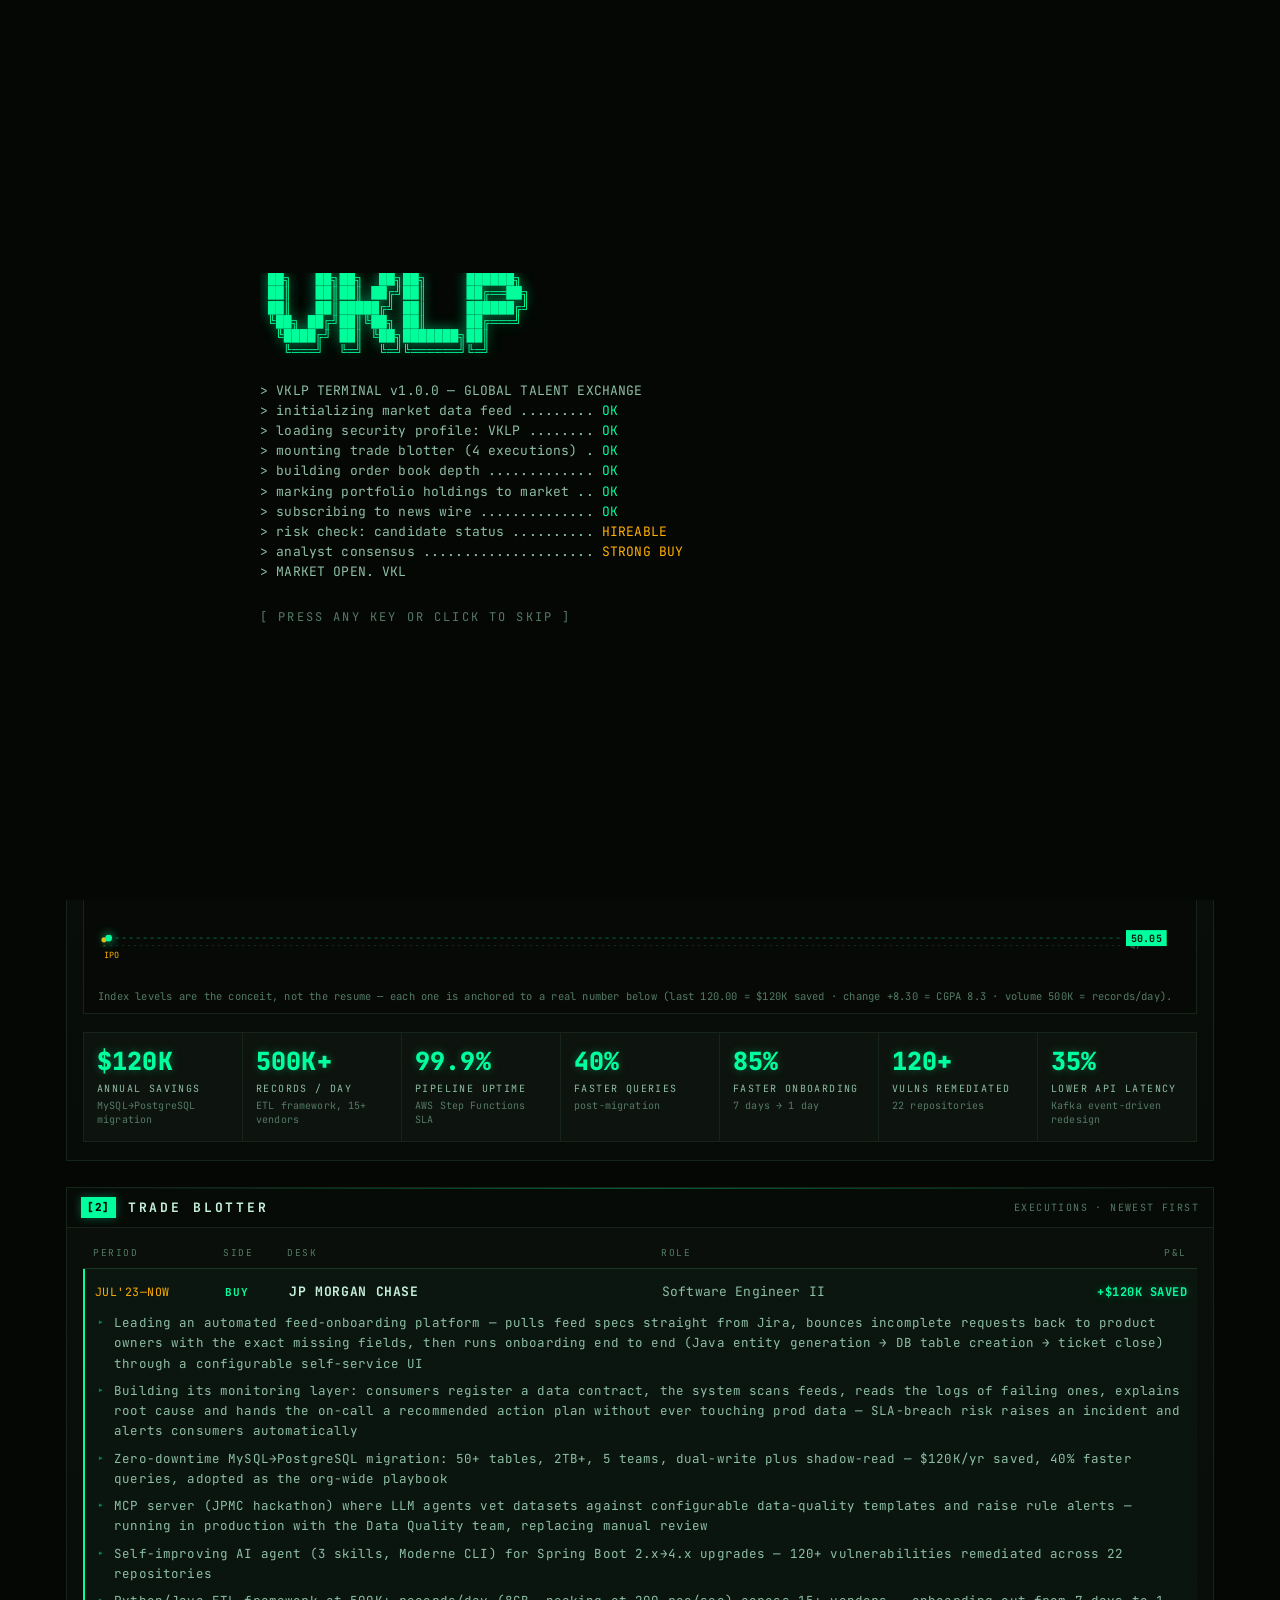
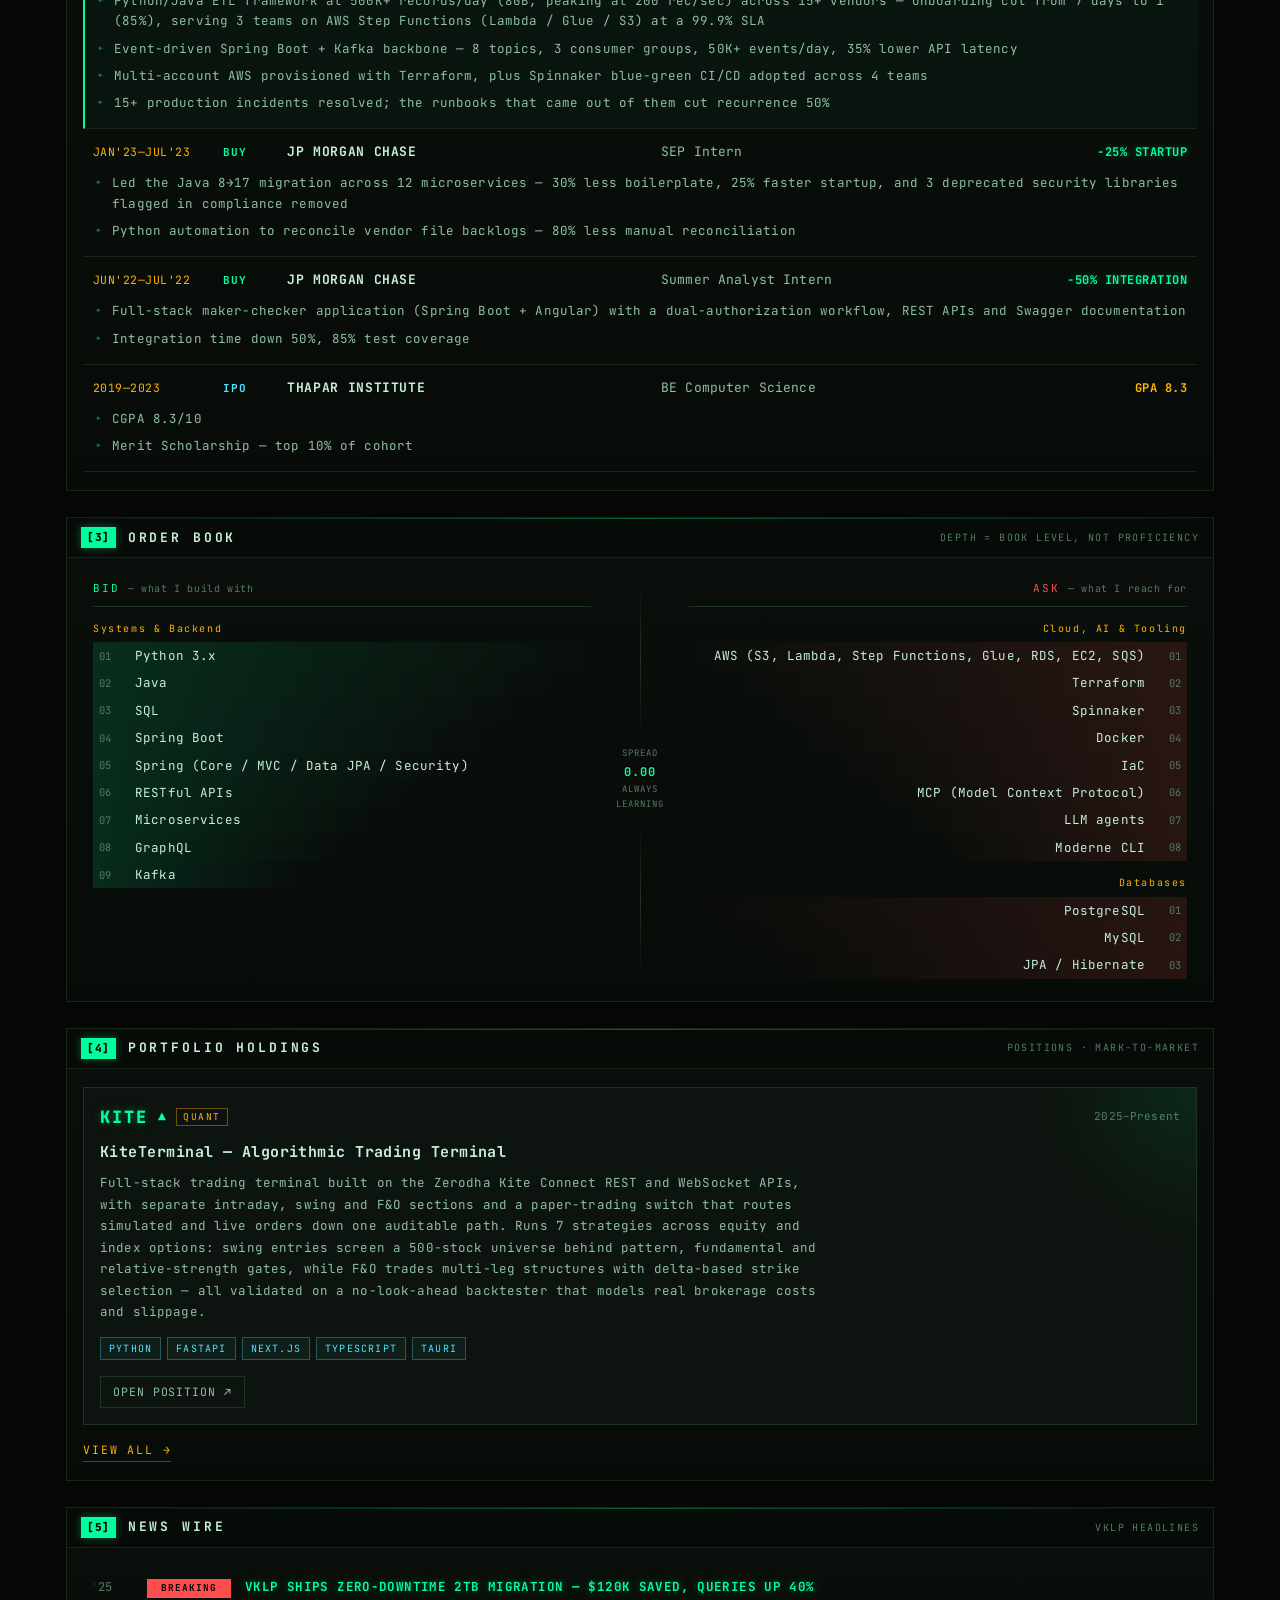
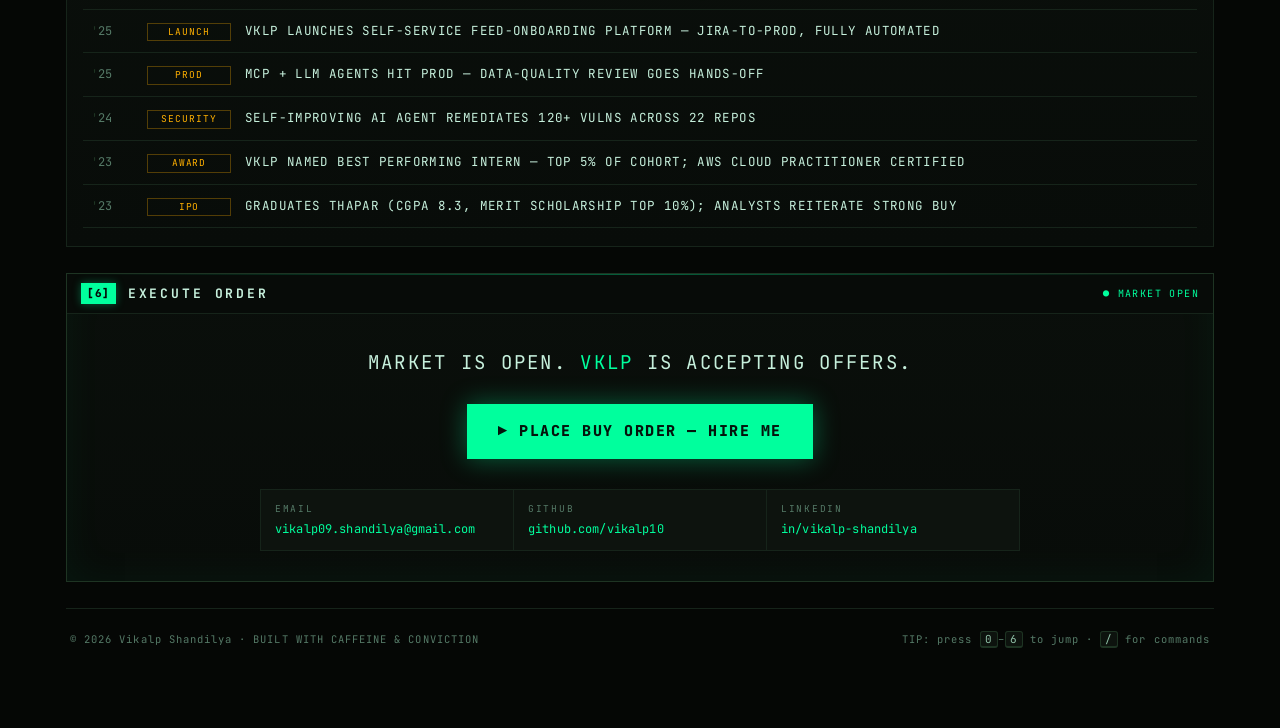
==== docs/index.html @ b804167d "feat: VKLP trading-terminal portfolio (Spring Boot → static site) A Bloomberg-style terminal where t" ====
<!DOCTYPE html>
<html lang="en">
<head>
    <meta charset="UTF-8">
    <meta name="viewport" content="width=device-width, initial-scale=1">
    <title>VKLP — Vikalp Shandilya · Software Engineer II</title>

    <meta name="description"
          content="Vikalp Shandilya (VKLP) — Software Engineer II at JP Morgan Chase, Bengaluru. Backend and data-platform engineering: Java, Spring Boot, Kafka, AWS. $120K annual savings, 500K+ records/day, 99.9% uptime. Rated STRONG BUY.">
    <meta name="author" content="Vikalp Shandilya">
    <meta name="theme-color" content="#050705">

    <meta property="og:type" content="profile">
    <meta property="og:site_name" content="VKLP TERMINAL">
    <meta property="og:title"
          content="VKLP · Vikalp Shandilya — STRONG BUY">
    <meta property="og:description"
          content="A trading terminal where the security is a backend engineer. Software Engineer II at JP Morgan Chase — Java, Spring Boot, Kafka, AWS. Market is open.">
    <meta property="og:url" content="https://vikalp10.github.io">
    <meta name="twitter:card" content="summary">
    <meta name="twitter:title" content="VKLP · Vikalp Shandilya">
    <meta name="twitter:description"
          content="A trading terminal where the security is a backend engineer. Rated STRONG BUY. Market is open.">

    <link rel="icon" href="./favicon.svg" type="image/svg+xml">
    <link rel="canonical" href="https://vikalp10.github.io">

    <link rel="preconnect" href="https://fonts.googleapis.com">
    <link rel="preconnect" href="https://fonts.gstatic.com" crossorigin>
    <link href="https://fonts.googleapis.com/css2?family=JetBrains+Mono:wght@400;500;700;800&family=IBM+Plex+Mono:wght@400;600&display=swap"
          rel="stylesheet">
    <link rel="stylesheet" href="./css/terminal.css">
</head>

<body>
<div class="crt" aria-hidden="true"></div>
<div class="vignette" aria-hidden="true"></div>

<a class="skip" href="#p0">Skip to content</a>

<!-- ══════════════════════════════════ BOOT ══════════════════════════════════ -->
<div id="boot" class="boot" role="status" aria-label="Terminal boot sequence">
    <div class="boot-inner">
        <pre class="boot-logo" aria-hidden="true">
 ██╗   ██╗██╗  ██╗██╗     ██████╗
 ██║   ██║██║ ██╔╝██║     ██╔══██╗
 ██║   ██║█████╔╝ ██║     ██████╔╝
 ╚██╗ ██╔╝██║╚██╗ ██║     ██╔═══╝
  ╚████╔╝ ██║ ╚██╗███████╗██║
   ╚═══╝  ╚═╝  ╚═╝╚══════╝╚═╝</pre>
        <div id="boot-log" class="boot-log"></div>
        <div class="boot-skip">[ PRESS ANY KEY OR CLICK TO SKIP ]</div>
    </div>
</div>

<!-- ═════════════════════════════════ HEADER ═════════════════════════════════ -->
<header class="hdr" id="hdr">
    <div class="hdr-main">
        <div class="hdr-sym">
            <span class="live" aria-label="Live"><i class="live-dot"></i>LIVE</span>
            <span class="sym">VKLP</span>
            <span class="sym-sub">Vikalp Shandilya</span>
        </div>

        <div class="hdr-px" id="hdr-quote"
             data-last="120.0"
             data-prev="111.7"
             data-seed="120500"
             data-drift="4.2E-4"
             data-vol="0.0021">
            <span class="px" id="px">120.00</span>
            <span class="px-chg up" id="px-chg">+8.30 (+7.43%)</span>
        </div>

        <div class="hdr-meta">
            <span class="pill pill-buy">STRONG BUY</span>
            <span class="pill pill-open">MKT OPEN</span>
            <span class="clock"><span id="clock">--:--:--</span> IST</span>
        </div>
    </div>

    <div class="tape" aria-label="Headline metrics ticker">
        <div class="tape-track">
            <span class="tape-set">
                <span class="tape-item">
                    <span class="t-k">ANNUAL SAVINGS</span>
                    <span class="t-v">$120K</span>
                    <span class="t-sep">◆</span>
                </span><span class="tape-item">
                    <span class="t-k">RECORDS/DAY</span>
                    <span class="t-v">500K+</span>
                    <span class="t-sep">◆</span>
                </span><span class="tape-item">
                    <span class="t-k">UPTIME</span>
                    <span class="t-v">99.9%</span>
                    <span class="t-sep">◆</span>
                </span><span class="tape-item">
                    <span class="t-k">FASTER QUERIES</span>
                    <span class="t-v">40%</span>
                    <span class="t-sep">◆</span>
                </span><span class="tape-item">
                    <span class="t-k">FASTER ONBOARDING</span>
                    <span class="t-v">85%</span>
                    <span class="t-sep">◆</span>
                </span><span class="tape-item">
                    <span class="t-k">VULNS FIXED</span>
                    <span class="t-v">120+</span>
                    <span class="t-sep">◆</span>
                </span><span class="tape-item">
                    <span class="t-k">API LATENCY</span>
                    <span class="t-v">-35%</span>
                    <span class="t-sep">◆</span>
                </span><span class="tape-item">
                    <span class="t-k">KAFKA EVENTS/DAY</span>
                    <span class="t-v">50K+</span>
                    <span class="t-sep">◆</span>
                </span><span class="tape-item">
                    <span class="t-k">TABLES MIGRATED</span>
                    <span class="t-v">50+</span>
                    <span class="t-sep">◆</span>
                </span><span class="tape-item">
                    <span class="t-k">REPOS UPGRADED</span>
                    <span class="t-v">22</span>
                    <span class="t-sep">◆</span>
                </span><span class="tape-item">
                    <span class="t-k">SERVICES ON JAVA 17</span>
                    <span class="t-v">12</span>
                    <span class="t-sep">◆</span>
                </span><span class="tape-item">
                    <span class="t-k">PROD INCIDENTS CLOSED</span>
                    <span class="t-v">15+</span>
                    <span class="t-sep">◆</span>
                </span><span class="tape-item">
                    <span class="t-k">TEST COVERAGE</span>
                    <span class="t-v">85%</span>
                    <span class="t-sep">◆</span>
                </span><span class="tape-item">
                    <span class="t-k">DSA SOLVED</span>
                    <span class="t-v">500+</span>
                    <span class="t-sep">◆</span>
                </span><span class="tape-item">
                    <span class="t-k">CGPA</span>
                    <span class="t-v">8.3/10</span>
                    <span class="t-sep">◆</span>
                </span>
            </span>
            <span class="tape-set" aria-hidden="true">
                <span class="tape-item">
                    <span class="t-k">ANNUAL SAVINGS</span>
                    <span class="t-v">$120K</span>
                    <span class="t-sep">◆</span>
                </span><span class="tape-item">
                    <span class="t-k">RECORDS/DAY</span>
                    <span class="t-v">500K+</span>
                    <span class="t-sep">◆</span>
                </span><span class="tape-item">
                    <span class="t-k">UPTIME</span>
                    <span class="t-v">99.9%</span>
                    <span class="t-sep">◆</span>
                </span><span class="tape-item">
                    <span class="t-k">FASTER QUERIES</span>
                    <span class="t-v">40%</span>
                    <span class="t-sep">◆</span>
                </span><span class="tape-item">
                    <span class="t-k">FASTER ONBOARDING</span>
                    <span class="t-v">85%</span>
                    <span class="t-sep">◆</span>
                </span><span class="tape-item">
                    <span class="t-k">VULNS FIXED</span>
                    <span class="t-v">120+</span>
                    <span class="t-sep">◆</span>
                </span><span class="tape-item">
                    <span class="t-k">API LATENCY</span>
                    <span class="t-v">-35%</span>
                    <span class="t-sep">◆</span>
                </span><span class="tape-item">
                    <span class="t-k">KAFKA EVENTS/DAY</span>
                    <span class="t-v">50K+</span>
                    <span class="t-sep">◆</span>
                </span><span class="tape-item">
                    <span class="t-k">TABLES MIGRATED</span>
                    <span class="t-v">50+</span>
                    <span class="t-sep">◆</span>
                </span><span class="tape-item">
                    <span class="t-k">REPOS UPGRADED</span>
                    <span class="t-v">22</span>
                    <span class="t-sep">◆</span>
                </span><span class="tape-item">
                    <span class="t-k">SERVICES ON JAVA 17</span>
                    <span class="t-v">12</span>
                    <span class="t-sep">◆</span>
                </span><span class="tape-item">
                    <span class="t-k">PROD INCIDENTS CLOSED</span>
                    <span class="t-v">15+</span>
                    <span class="t-sep">◆</span>
                </span><span class="tape-item">
                    <span class="t-k">TEST COVERAGE</span>
                    <span class="t-v">85%</span>
                    <span class="t-sep">◆</span>
                </span><span class="tape-item">
                    <span class="t-k">DSA SOLVED</span>
                    <span class="t-v">500+</span>
                    <span class="t-sep">◆</span>
                </span><span class="tape-item">
                    <span class="t-k">CGPA</span>
                    <span class="t-v">8.3/10</span>
                    <span class="t-sep">◆</span>
                </span>
            </span>
        </div>
    </div>
</header>

<main class="wrap">

    <!-- prompt line -->
    <div class="prompt">
        <span class="prompt-user">RECRUITER@VKLP</span><span class="prompt-path">:~$</span>
        <span class="prompt-cmd" id="prompt-cmd"></span><span class="caret"></span>
    </div>

    <!-- ═══════════════════════════ [0] SECURITY PROFILE ══════════════════════ -->
    <section class="panel" id="p0" data-panel="0" aria-labelledby="p0h">
        <div class="panel-head">
            <span class="p-idx">[0]</span>
            <h2 class="p-title" id="p0h">SECURITY PROFILE</h2>
            <span class="p-meta">GTX · BENGALURU</span>
        </div>

        <div class="panel-body profile">
            <div class="prof-card">
                <div class="prof-top">
                    <div>
                        <div class="prof-name">Vikalp Shandilya</div>
                        <div class="prof-role">
                            <span>Software Engineer II</span>
                            <span class="dim"> @ </span>
                            <span class="hl">JP Morgan Chase &amp; Co.</span>
                        </div>
                    </div>
                    <div class="prof-rating">
                        <div class="stars">★★★★★</div>
                        <div class="rating-lbl">STRONG BUY</div>
                    </div>
                </div>

                <dl class="kv">
                    <div class="kv-row"><dt>TICKER</dt>
                        <dd class="hl">VKLP</dd>
                    </div>
                    <div class="kv-row"><dt>SECTOR</dt>
                        <dd>Software Engineering / Fintech Backend</dd>
                    </div>
                    <div class="kv-row"><dt>DESK</dt>
                        <dd>Bengaluru, India</dd>
                    </div>
                    <div class="kv-row"><dt>LISTED SINCE</dt>
                        <dd><span>2019</span>
                            <span class="dim"> · IPO: </span><span>THAPAR</span></dd>
                    </div>
                    <div class="kv-row"><dt>STATUS</dt>
                        <dd><span class="status-live">HIREABLE</span></dd>
                    </div>
                    <div class="kv-row"><dt>DSA</dt>
                        <dd>500+ SOLVED</dd>
                    </div>
                </dl>

                <ul class="certs">
                    <li>AWS Certified Cloud Practitioner (2023)</li>
                    <li>Best Performing Intern — Top 5% of cohort</li>
                    <li>500+ LeetCode / GFG problems (250+ medium &amp; hard)</li>
                </ul>

                <div class="links">
                    <a class="lnk" href="https://github.com/vikalp10" target="_blank" rel="noopener">GITHUB ↗</a>
                    <a class="lnk" href="https://linkedin.com/in/vikalp-shandilya" target="_blank" rel="noopener">LINKEDIN ↗</a>
                    <a class="lnk" href="mailto:vikalp09.shandilya@gmail.com">vikalp09.shandilya@gmail.com ↗</a>
                </div>
            </div>
        </div>
    </section>

    <!-- ═══════════════════════════ [1] CAREER INDEX ══════════════════════════ -->
    <section class="panel" id="p1" data-panel="1" aria-labelledby="p1h">
        <div class="panel-head">
            <span class="p-idx">[1]</span>
            <h2 class="p-title" id="p1h">CAREER INDEX</h2>
            <span class="p-meta ath">◆ ALL-TIME HIGH</span>
        </div>

        <div class="panel-body">
            <div class="chart-wrap">
                <div class="chart-hud">
                    <div class="hud-left">
                        <div class="hud-sym">VKLP · CAREER INDEX · 2019—NOW</div>
                        <div class="hud-px"><span id="chart-px">120.00</span>
                            <span class="hud-chg up" id="chart-chg">▲ 7.43%</span>
                        </div>
                    </div>
                    <div class="hud-right">
                        <span><b>O</b> <span>112.00</span></span>
                        <span><b>H</b> <span class="up" id="hud-h">120.00</span></span>
                        <span><b>L</b> <span class="dn" id="hud-l">111.70</span></span>
                        <span><b>VOL</b> <span>500,000</span></span>
                        <span><b>52W LO</b> <span>40.00</span></span>
                    </div>
                </div>
                <canvas id="chart" height="260" aria-label="VKLP career index, trending up to an all-time high"
                        role="img"></canvas>
                <p class="chart-note">Index levels are the conceit, not the resume — each one is anchored to a real
                    number below (last 120.00 = $120K saved · change +8.30 = CGPA 8.3 · volume 500K = records/day).</p>
            </div>

            <div class="stats" id="stats">
                <div class="stat" data-value="120.0" data-decimals="0"
                     data-prefix="$" data-suffix="K">
                    <div class="stat-v">$120K</div>
                    <div class="stat-l">ANNUAL SAVINGS</div>
                    <div class="stat-n">MySQL→PostgreSQL migration</div>
                </div>
                <div class="stat" data-value="500.0" data-decimals="0"
                     data-suffix="K+">
                    <div class="stat-v">500K+</div>
                    <div class="stat-l">RECORDS / DAY</div>
                    <div class="stat-n">ETL framework, 15+ vendors</div>
                </div>
                <div class="stat" data-value="99.9" data-decimals="1"
                     data-suffix="%">
                    <div class="stat-v">99.9%</div>
                    <div class="stat-l">PIPELINE UPTIME</div>
                    <div class="stat-n">AWS Step Functions SLA</div>
                </div>
                <div class="stat" data-value="40.0" data-decimals="0"
                     data-suffix="%">
                    <div class="stat-v">40%</div>
                    <div class="stat-l">FASTER QUERIES</div>
                    <div class="stat-n">post-migration</div>
                </div>
                <div class="stat" data-value="85.0" data-decimals="0"
                     data-suffix="%">
                    <div class="stat-v">85%</div>
                    <div class="stat-l">FASTER ONBOARDING</div>
                    <div class="stat-n">7 days → 1 day</div>
                </div>
                <div class="stat" data-value="120.0" data-decimals="0"
                     data-suffix="+">
                    <div class="stat-v">120+</div>
                    <div class="stat-l">VULNS REMEDIATED</div>
                    <div class="stat-n">22 repositories</div>
                </div>
                <div class="stat" data-value="35.0" data-decimals="0"
                     data-suffix="%">
                    <div class="stat-v">35%</div>
                    <div class="stat-l">LOWER API LATENCY</div>
                    <div class="stat-n">Kafka event-driven redesign</div>
                </div>
            </div>
        </div>
    </section>

    <!-- ═══════════════════════════ [2] TRADE BLOTTER ═════════════════════════ -->
    <section class="panel" id="p2" data-panel="2" aria-labelledby="p2h">
        <div class="panel-head">
            <span class="p-idx">[2]</span>
            <h2 class="p-title" id="p2h">TRADE BLOTTER</h2>
            <span class="p-meta">EXECUTIONS · NEWEST FIRST</span>
        </div>

        <div class="panel-body">
            <div class="blot-head" aria-hidden="true">
                <span>PERIOD</span><span>SIDE</span><span>DESK</span><span>ROLE</span><span>P&amp;L</span>
            </div>

            <article class="blot blot-open">
                <div class="blot-row">
                    <span class="b-period">JUL&#39;23—NOW</span>
                    <span class="b-side side-buy">BUY</span>
                    <span class="b-desk">JP MORGAN CHASE</span>
                    <span class="b-role">Software Engineer II</span>
                    <span class="b-pnl dir-up">+$120K SAVED</span>
                </div>
                <ul class="fills">
                    <li><span class="fill-mark" aria-hidden="true">▸</span><span>Leading an automated feed-onboarding platform — pulls feed specs straight from Jira, bounces incomplete requests back to product owners with the exact missing fields, then runs onboarding end to end (Java entity generation → DB table creation → ticket close) through a configurable self-service UI</span></li>
                    <li><span class="fill-mark" aria-hidden="true">▸</span><span>Building its monitoring layer: consumers register a data contract, the system scans feeds, reads the logs of failing ones, explains root cause and hands the on-call a recommended action plan without ever touching prod data — SLA-breach risk raises an incident and alerts consumers automatically</span></li>
                    <li><span class="fill-mark" aria-hidden="true">▸</span><span>Zero-downtime MySQL→PostgreSQL migration: 50+ tables, 2TB+, 5 teams, dual-write plus shadow-read — $120K/yr saved, 40% faster queries, adopted as the org-wide playbook</span></li>
                    <li><span class="fill-mark" aria-hidden="true">▸</span><span>MCP server (JPMC hackathon) where LLM agents vet datasets against configurable data-quality templates and raise rule alerts — running in production with the Data Quality team, replacing manual review</span></li>
                    <li><span class="fill-mark" aria-hidden="true">▸</span><span>Self-improving AI agent (3 skills, Moderne CLI) for Spring Boot 2.x→4.x upgrades — 120+ vulnerabilities remediated across 22 repositories</span></li>
                    <li><span class="fill-mark" aria-hidden="true">▸</span><span>Python/Java ETL framework at 500K+ records/day (8GB, peaking at 200 rec/sec) across 15+ vendors — onboarding cut from 7 days to 1 (85%), serving 3 teams on AWS Step Functions (Lambda / Glue / S3) at a 99.9% SLA</span></li>
                    <li><span class="fill-mark" aria-hidden="true">▸</span><span>Event-driven Spring Boot + Kafka backbone — 8 topics, 3 consumer groups, 50K+ events/day, 35% lower API latency</span></li>
                    <li><span class="fill-mark" aria-hidden="true">▸</span><span>Multi-account AWS provisioned with Terraform, plus Spinnaker blue-green CI/CD adopted across 4 teams</span></li>
                    <li><span class="fill-mark" aria-hidden="true">▸</span><span>15+ production incidents resolved; the runbooks that came out of them cut recurrence 50%</span></li>
                </ul>
            </article>

            <article class="blot">
                <div class="blot-row">
                    <span class="b-period">JAN&#39;23—JUL&#39;23</span>
                    <span class="b-side side-buy">BUY</span>
                    <span class="b-desk">JP MORGAN CHASE</span>
                    <span class="b-role">SEP Intern</span>
                    <span class="b-pnl dir-up">−25% STARTUP</span>
                </div>
                <ul class="fills">
                    <li><span class="fill-mark" aria-hidden="true">▸</span><span>Led the Java 8→17 migration across 12 microservices — 30% less boilerplate, 25% faster startup, and 3 deprecated security libraries flagged in compliance removed</span></li>
                    <li><span class="fill-mark" aria-hidden="true">▸</span><span>Python automation to reconcile vendor file backlogs — 80% less manual reconciliation</span></li>
                </ul>
            </article>

            <article class="blot">
                <div class="blot-row">
                    <span class="b-period">JUN&#39;22—JUL&#39;22</span>
                    <span class="b-side side-buy">BUY</span>
                    <span class="b-desk">JP MORGAN CHASE</span>
                    <span class="b-role">Summer Analyst Intern</span>
                    <span class="b-pnl dir-up">−50% INTEGRATION</span>
                </div>
                <ul class="fills">
                    <li><span class="fill-mark" aria-hidden="true">▸</span><span>Full-stack maker-checker application (Spring Boot + Angular) with a dual-authorization workflow, REST APIs and Swagger documentation</span></li>
                    <li><span class="fill-mark" aria-hidden="true">▸</span><span>Integration time down 50%, 85% test coverage</span></li>
                </ul>
            </article>

            <article class="blot">
                <div class="blot-row">
                    <span class="b-period">2019—2023</span>
                    <span class="b-side side-ipo">IPO</span>
                    <span class="b-desk">THAPAR INSTITUTE</span>
                    <span class="b-role">BE Computer Science</span>
                    <span class="b-pnl dir-flat">GPA 8.3</span>
                </div>
                <ul class="fills">
                    <li><span class="fill-mark" aria-hidden="true">▸</span><span>CGPA 8.3/10</span></li>
                    <li><span class="fill-mark" aria-hidden="true">▸</span><span>Merit Scholarship — top 10% of cohort</span></li>
                </ul>
            </article>
        </div>
    </section>

    <!-- ════════════════════════════ [3] ORDER BOOK ═══════════════════════════ -->
    <section class="panel" id="p3" data-panel="3" aria-labelledby="p3h">
        <div class="panel-head">
            <span class="p-idx">[3]</span>
            <h2 class="p-title" id="p3h">ORDER BOOK</h2>
            <span class="p-meta">DEPTH = BOOK LEVEL, NOT PROFICIENCY</span>
        </div>

        <div class="panel-body book">
            <div class="book-side book-bid">
                <div class="book-side-head"><span class="side-buy">BID</span> <span class="dim">— what I build with</span>
                </div>
                <div class="book-grp">
                    <div class="book-cat">Systems &amp; Backend</div>
                    <ul class="levels">
                        <li class="lvl" style="--depth:100%">
                            <span class="lvl-n">01</span>
                            <span class="lvl-name">Python 3.x</span>
                            <span class="lvl-bar" aria-hidden="true"></span>
                        </li>
                        <li class="lvl" style="--depth:93%">
                            <span class="lvl-n">02</span>
                            <span class="lvl-name">Java</span>
                            <span class="lvl-bar" aria-hidden="true"></span>
                        </li>
                        <li class="lvl" style="--depth:86%">
                            <span class="lvl-n">03</span>
                            <span class="lvl-name">SQL</span>
                            <span class="lvl-bar" aria-hidden="true"></span>
                        </li>
                        <li class="lvl" style="--depth:79%">
                            <span class="lvl-n">04</span>
                            <span class="lvl-name">Spring Boot</span>
                            <span class="lvl-bar" aria-hidden="true"></span>
                        </li>
                        <li class="lvl" style="--depth:72%">
                            <span class="lvl-n">05</span>
                            <span class="lvl-name">Spring (Core / MVC / Data JPA / Security)</span>
                            <span class="lvl-bar" aria-hidden="true"></span>
                        </li>
                        <li class="lvl" style="--depth:65%">
                            <span class="lvl-n">06</span>
                            <span class="lvl-name">RESTful APIs</span>
                            <span class="lvl-bar" aria-hidden="true"></span>
                        </li>
                        <li class="lvl" style="--depth:58%">
                            <span class="lvl-n">07</span>
                            <span class="lvl-name">Microservices</span>
                            <span class="lvl-bar" aria-hidden="true"></span>
                        </li>
                        <li class="lvl" style="--depth:51%">
                            <span class="lvl-n">08</span>
                            <span class="lvl-name">GraphQL</span>
                            <span class="lvl-bar" aria-hidden="true"></span>
                        </li>
                        <li class="lvl" style="--depth:44%">
                            <span class="lvl-n">09</span>
                            <span class="lvl-name">Kafka</span>
                            <span class="lvl-bar" aria-hidden="true"></span>
                        </li>
                    </ul>
                </div>
            </div>

            <div class="book-mid" aria-hidden="true">
                <div class="mid-line"></div>
                <div class="mid-label">SPREAD<br><b>0.00</b><br>ALWAYS<br>LEARNING</div>
                <div class="mid-line"></div>
            </div>

            <div class="book-side book-ask">
                <div class="book-side-head"><span class="side-sell">ASK</span> <span
                        class="dim">— what I reach for</span></div>
                <div class="book-grp">
                    <div class="book-cat">Cloud, AI &amp; Tooling</div>
                    <ul class="levels">
                        <li class="lvl" style="--depth:100%">
                            <span class="lvl-n">01</span>
                            <span class="lvl-name">AWS (S3, Lambda, Step Functions, Glue, RDS, EC2, SQS)</span>
                            <span class="lvl-bar" aria-hidden="true"></span>
                        </li>
                        <li class="lvl" style="--depth:93%">
                            <span class="lvl-n">02</span>
                            <span class="lvl-name">Terraform</span>
                            <span class="lvl-bar" aria-hidden="true"></span>
                        </li>
                        <li class="lvl" style="--depth:86%">
                            <span class="lvl-n">03</span>
                            <span class="lvl-name">Spinnaker</span>
                            <span class="lvl-bar" aria-hidden="true"></span>
                        </li>
                        <li class="lvl" style="--depth:79%">
                            <span class="lvl-n">04</span>
                            <span class="lvl-name">Docker</span>
                            <span class="lvl-bar" aria-hidden="true"></span>
                        </li>
                        <li class="lvl" style="--depth:72%">
                            <span class="lvl-n">05</span>
                            <span class="lvl-name">IaC</span>
                            <span class="lvl-bar" aria-hidden="true"></span>
                        </li>
                        <li class="lvl" style="--depth:65%">
                            <span class="lvl-n">06</span>
                            <span class="lvl-name">MCP (Model Context Protocol)</span>
                            <span class="lvl-bar" aria-hidden="true"></span>
                        </li>
                        <li class="lvl" style="--depth:58%">
                            <span class="lvl-n">07</span>
                            <span class="lvl-name">LLM agents</span>
                            <span class="lvl-bar" aria-hidden="true"></span>
                        </li>
                        <li class="lvl" style="--depth:51%">
                            <span class="lvl-n">08</span>
                            <span class="lvl-name">Moderne CLI</span>
                            <span class="lvl-bar" aria-hidden="true"></span>
                        </li>
                    </ul>
                </div>
                <div class="book-grp">
                    <div class="book-cat">Databases</div>
                    <ul class="levels">
                        <li class="lvl" style="--depth:100%">
                            <span class="lvl-n">01</span>
                            <span class="lvl-name">PostgreSQL</span>
                            <span class="lvl-bar" aria-hidden="true"></span>
                        </li>
                        <li class="lvl" style="--depth:93%">
                            <span class="lvl-n">02</span>
                            <span class="lvl-name">MySQL</span>
                            <span class="lvl-bar" aria-hidden="true"></span>
                        </li>
                        <li class="lvl" style="--depth:86%">
                            <span class="lvl-n">03</span>
                            <span class="lvl-name">JPA / Hibernate</span>
                            <span class="lvl-bar" aria-hidden="true"></span>
                        </li>
                    </ul>
                </div>
            </div>
        </div>
    </section>

    <!-- ═════════════════════════ [4] PORTFOLIO HOLDINGS ══════════════════════ -->
    <section class="panel" id="p4" data-panel="4" aria-labelledby="p4h">
        <div class="panel-head">
            <span class="p-idx">[4]</span>
            <h2 class="p-title" id="p4h">PORTFOLIO HOLDINGS</h2>
            <span class="p-meta">POSITIONS · MARK-TO-MARKET</span>
        </div>

        <div class="panel-body">
            <article class="hold">
                <div class="hold-head">
                    <span class="hold-tkr">KITE</span>
                    <span class="hold-dir">▲</span>
                    <span class="hold-tag">QUANT</span>
                    <span class="hold-period">2025–Present</span>
                </div>
                <h3 class="hold-name">KiteTerminal — Algorithmic Trading Terminal</h3>
                <p class="hold-thesis">Full-stack trading terminal built on the Zerodha Kite Connect REST and WebSocket APIs, with separate intraday, swing and F&amp;O sections and a paper-trading switch that routes simulated and live orders down one auditable path. Runs 7 strategies across equity and index options: swing entries screen a 500-stock universe behind pattern, fundamental and relative-strength gates, while F&amp;O trades multi-leg structures with delta-based strike selection — all validated on a no-look-ahead backtester that models real brokerage costs and slippage.</p>
                <div class="chips">
                    <span class="chip">PYTHON</span><span class="chip">FASTAPI</span><span class="chip">NEXT.JS</span><span class="chip">TYPESCRIPT</span><span class="chip">TAURI</span>
                </div>
                <a class="lnk" href="https://github.com/vikalp10" target="_blank" rel="noopener">OPEN POSITION ↗</a>
            </article>

            <a class="view-all" href="https://github.com/vikalp10?tab=repositories" target="_blank" rel="noopener">VIEW ALL →</a>
        </div>
    </section>

    <!-- ══════════════════════════════ [5] NEWS WIRE ══════════════════════════ -->
    <section class="panel" id="p5" data-panel="5" aria-labelledby="p5h">
        <div class="panel-head">
            <span class="p-idx">[5]</span>
            <h2 class="p-title" id="p5h">NEWS WIRE</h2>
            <span class="p-meta">VKLP HEADLINES</span>
        </div>

        <div class="panel-body">
            <ol class="wire">
                <li class="wire-row wire-breaking">
                    <span class="w-yr"><span class="w-tick">&#39;</span><span>25</span></span>
                    <span class="w-tag">BREAKING</span>
                    <span class="w-head">VKLP SHIPS ZERO-DOWNTIME 2TB MIGRATION — $120K SAVED, QUERIES UP 40%</span>
                </li>
                <li class="wire-row">
                    <span class="w-yr"><span class="w-tick">&#39;</span><span>25</span></span>
                    <span class="w-tag">LAUNCH</span>
                    <span class="w-head">VKLP LAUNCHES SELF-SERVICE FEED-ONBOARDING PLATFORM — JIRA-TO-PROD, FULLY AUTOMATED</span>
                </li>
                <li class="wire-row">
                    <span class="w-yr"><span class="w-tick">&#39;</span><span>25</span></span>
                    <span class="w-tag">PROD</span>
                    <span class="w-head">MCP + LLM AGENTS HIT PROD — DATA-QUALITY REVIEW GOES HANDS-OFF</span>
                </li>
                <li class="wire-row">
                    <span class="w-yr"><span class="w-tick">&#39;</span><span>24</span></span>
                    <span class="w-tag">SECURITY</span>
                    <span class="w-head">SELF-IMPROVING AI AGENT REMEDIATES 120+ VULNS ACROSS 22 REPOS</span>
                </li>
                <li class="wire-row">
                    <span class="w-yr"><span class="w-tick">&#39;</span><span>23</span></span>
                    <span class="w-tag">AWARD</span>
                    <span class="w-head">VKLP NAMED BEST PERFORMING INTERN — TOP 5% OF COHORT; AWS CLOUD PRACTITIONER CERTIFIED</span>
                </li>
                <li class="wire-row">
                    <span class="w-yr"><span class="w-tick">&#39;</span><span>23</span></span>
                    <span class="w-tag">IPO</span>
                    <span class="w-head">GRADUATES THAPAR (CGPA 8.3, MERIT SCHOLARSHIP TOP 10%); ANALYSTS REITERATE STRONG BUY</span>
                </li>
            </ol>
        </div>
    </section>

    <!-- ════════════════════════════ [6] EXECUTE ORDER ════════════════════════ -->
    <section class="panel panel-exec" id="p6" data-panel="6" aria-labelledby="p6h">
        <div class="panel-head">
            <span class="p-idx">[6]</span>
            <h2 class="p-title" id="p6h">EXECUTE ORDER</h2>
            <span class="p-meta blink-slow">● MARKET OPEN</span>
        </div>

        <div class="panel-body exec">
            <p class="exec-line">MARKET IS OPEN. <span class="hl">VKLP</span> IS ACCEPTING
                OFFERS.</p>

            <a class="cta" href="mailto:vikalp09.shandilya@gmail.com?subject=BUY%20ORDER%3A%20VKLP">▶ PLACE BUY ORDER — HIRE ME</a>

            <div class="exec-grid">
                <a class="exec-cell" href="mailto:vikalp09.shandilya@gmail.com">
                    <span class="ec-k">EMAIL</span><span class="ec-v">vikalp09.shandilya@gmail.com</span>
                </a>
                <a class="exec-cell" href="https://github.com/vikalp10" target="_blank" rel="noopener">
                    <span class="ec-k">GITHUB</span><span class="ec-v">github.com/vikalp10</span>
                </a>
                <a class="exec-cell" href="https://linkedin.com/in/vikalp-shandilya" target="_blank" rel="noopener">
                    <span class="ec-k">LINKEDIN</span><span class="ec-v">in/vikalp-shandilya</span>
                </a>
            </div>
        </div>
    </section>

    <footer class="foot">
        <div class="foot-l">© <span>2026</span> <span>Vikalp Shandilya</span>
            · BUILT WITH CAFFEINE &amp; CONVICTION
        </div>
        <div class="foot-r">
            <span class="tip">TIP: press <kbd>0</kbd>–<kbd>6</kbd> to jump · <kbd>/</kbd> for commands</span>
        </div>
    </footer>
</main>

<!-- ══════════════════════════════ FUNCTION BAR ══════════════════════════════ -->
<nav class="fbar" aria-label="Panel navigation">
    <a href="#p0" data-jump="0"><b>0</b> PROFILE</a>
    <a href="#p1" data-jump="1"><b>1</b> INDEX</a>
    <a href="#p2" data-jump="2"><b>2</b> BLOTTER</a>
    <a href="#p3" data-jump="3"><b>3</b> BOOK</a>
    <a href="#p4" data-jump="4"><b>4</b> HOLDINGS</a>
    <a href="#p5" data-jump="5"><b>5</b> NEWS</a>
    <a href="#p6" data-jump="6"><b>6</b> EXECUTE</a>
    <button type="button" id="palette-open" class="fbar-cmd"><b>/</b> CMD</button>
</nav>

<!-- ═══════════════════════════════ CMD PALETTE ══════════════════════════════ -->
<dialog id="palette" class="palette" aria-label="Command palette">
    <div class="pal-head"><span class="pal-prompt">VKLP&gt;</span>
        <input id="pal-input" type="text" autocomplete="off" spellcheck="false" placeholder="type a command…"
               aria-label="Command">
    </div>
    <ul id="pal-list" class="pal-list" role="listbox"></ul>
    <div class="pal-foot"><kbd>↑</kbd><kbd>↓</kbd> move · <kbd>↵</kbd> run · <kbd>esc</kbd> close</div>
</dialog>

<script src="./js/terminal.js" defer></script>
</body>
</html>
---- docs/css/terminal.css ----
/* ==========================================================================
   VKLP TERMINAL
   Phosphor-green trading desk. Dark only — this thing is a CRT, not a theme.
   ========================================================================== */

:root {
    --bg: #050705;
    --bg-2: #080c09;
    --panel: #0a0f0b;
    --panel-2: #0d130e;
    --line: #16241a;
    --line-2: #1e3423;

    --pg: #00ff9d;          /* phosphor green — primary */
    --pg-2: #00c97c;
    --pg-dim: #0b7d52;
    --amber: #ffb000;
    --red: #ff4d4d;
    --cyan: #4de2ff;

    --txt: #c6f0dc;
    --txt-2: #8fbfa6;
    --dim: #557a67;

    --glow: 0 0 8px rgba(0, 255, 157, .35);
    --glow-strong: 0 0 14px rgba(0, 255, 157, .55);

    --mono: 'JetBrains Mono', 'IBM Plex Mono', ui-monospace, SFMono-Regular, Menlo, monospace;

    --hdr-h: 92px;
    --fbar-h: 42px;
    --maxw: 1180px;
}

*, *::before, *::after { box-sizing: border-box; }

html { scroll-behavior: smooth; }

body {
    margin: 0;
    background: var(--bg);
    color: var(--txt);
    font-family: var(--mono);
    font-size: 14px;
    line-height: 1.55;
    letter-spacing: .01em;
    -webkit-font-smoothing: antialiased;
    padding-bottom: calc(var(--fbar-h) + 8px);
    overflow-x: hidden;
}

body.booting { overflow: hidden; }

h1, h2, h3 { margin: 0; font-weight: 700; letter-spacing: .06em; }

a { color: var(--pg); text-decoration: none; }
a:hover { text-shadow: var(--glow); }

b { font-weight: 700; }

kbd {
    font: inherit;
    font-size: 11px;
    border: 1px solid var(--line-2);
    border-bottom-width: 2px;
    border-radius: 3px;
    padding: 0 4px;
    color: var(--txt-2);
    background: var(--panel-2);
}

::selection { background: var(--pg); color: #04140c; }

:focus-visible {
    outline: 2px solid var(--pg);
    outline-offset: 2px;
}

.skip {
    position: fixed;
    left: -9999px;
    top: 8px;
    z-index: 999;
    background: var(--panel);
    border: 1px solid var(--pg);
    padding: 8px 14px;
}
.skip:focus { left: 8px; }

.hl { color: var(--pg); }
.dim { color: var(--dim); }
.up { color: var(--pg); }
.dn { color: var(--red); }

/* ── CRT overlays ───────────────────────────────────────────────────────── */

.crt {
    position: fixed;
    inset: 0;
    z-index: 900;
    pointer-events: none;
    background: repeating-linear-gradient(
            to bottom,
            rgba(0, 255, 157, .045) 0px,
            rgba(0, 255, 157, .045) 1px,
            transparent 1px,
            transparent 3px
    );
    mix-blend-mode: screen;
    opacity: .55;
}

.vignette {
    position: fixed;
    inset: 0;
    z-index: 899;
    pointer-events: none;
    background:
        radial-gradient(ellipse at 50% 40%, transparent 45%, rgba(0, 0, 0, .55) 100%),
        radial-gradient(ellipse at 50% 0%, rgba(0, 255, 157, .05), transparent 55%);
}

/* ── Boot screen ────────────────────────────────────────────────────────── */

.boot {
    position: fixed;
    inset: 0;
    z-index: 950;
    background: var(--bg);
    display: grid;
    place-items: center;
    padding: 24px;
    cursor: pointer;
}
.boot.gone {
    opacity: 0;
    visibility: hidden;
    transition: opacity .45s ease, visibility 0s .45s;
}

.boot-inner { width: min(760px, 100%); }

.boot-logo {
    color: var(--pg);
    text-shadow: var(--glow-strong);
    font-size: clamp(6px, 1.9vw, 13px);
    line-height: 1.1;
    margin: 0 0 22px;
    overflow: hidden;
}

.boot-log {
    min-height: 190px;
    font-size: 13px;
    color: var(--txt-2);
    white-space: pre-wrap;
}
.boot-log .ok { color: var(--pg); }
.boot-log .warn { color: var(--amber); }
.boot-log .cur { color: var(--pg); animation: blink 1s step-end infinite; }

.boot-skip {
    margin-top: 26px;
    color: var(--dim);
    font-size: 12px;
    letter-spacing: .18em;
    animation: blink 1.4s step-end infinite;
}

@keyframes blink { 0%, 100% { opacity: 1 } 50% { opacity: 0 } }

/* Blink is for cursors and indicator lamps only. Anything with words in it pulses
   its glow instead, so the text is legible at every frame. */
@keyframes glow-pulse {
    0%, 100% { text-shadow: 0 0 7px rgba(0, 255, 157, .3); }
    50% { text-shadow: 0 0 16px rgba(0, 255, 157, .9); }
}
@keyframes dim-pulse { 0%, 100% { opacity: 1 } 50% { opacity: .62 } }

/* ── Header ─────────────────────────────────────────────────────────────── */

.hdr {
    position: sticky;
    top: 0;
    z-index: 800;
    background: linear-gradient(180deg, #070b08 0%, #060907 100%);
    border-bottom: 1px solid var(--line-2);
    box-shadow: 0 6px 26px rgba(0, 0, 0, .75);
}

.hdr-main {
    max-width: var(--maxw);
    margin: 0 auto;
    padding: 9px 16px;
    display: flex;
    align-items: center;
    gap: 18px;
    flex-wrap: wrap;
}

.hdr-sym { display: flex; align-items: baseline; gap: 10px; min-width: 0; }

.live {
    display: inline-flex;
    align-items: center;
    gap: 5px;
    font-size: 10px;
    letter-spacing: .16em;
    color: var(--red);
    border: 1px solid rgba(255, 77, 77, .35);
    border-radius: 2px;
    padding: 1px 5px;
    align-self: center;
}
.live-dot {
    width: 6px; height: 6px;
    border-radius: 50%;
    background: var(--red);
    box-shadow: 0 0 7px var(--red);
    animation: blink 1.3s step-end infinite;
}

.sym {
    font-size: 21px;
    font-weight: 800;
    letter-spacing: .1em;
    color: var(--pg);
    text-shadow: var(--glow);
}
.sym-sub {
    font-size: 11px;
    color: var(--dim);
    letter-spacing: .1em;
    white-space: nowrap;
    overflow: hidden;
    text-overflow: ellipsis;
}

.hdr-px { display: flex; align-items: baseline; gap: 9px; margin-left: auto; }
.px {
    font-size: 22px;
    font-weight: 700;
    color: var(--txt);
    font-variant-numeric: tabular-nums;
    transition: color .18s ease;
}
.px.tick-up { color: var(--pg); text-shadow: var(--glow); }
.px.tick-dn { color: var(--red); text-shadow: 0 0 8px rgba(255, 77, 77, .4); }
.px-chg {
    font-size: 12px;
    font-variant-numeric: tabular-nums;
    color: var(--pg);
}
.px-chg.dn { color: var(--red); }

.hdr-meta { display: flex; align-items: center; gap: 8px; font-size: 10.5px; }

.pill {
    border: 1px solid currentColor;
    border-radius: 2px;
    padding: 2px 7px;
    letter-spacing: .12em;
    white-space: nowrap;
}
.pill-buy { color: var(--pg); box-shadow: inset 0 0 12px rgba(0, 255, 157, .12); }
.pill-open { color: var(--amber); }

.clock {
    color: var(--txt-2);
    font-variant-numeric: tabular-nums;
    letter-spacing: .08em;
    white-space: nowrap;
}

/* ticker tape */
.tape {
    border-top: 1px solid var(--line);
    background: #040604;
    overflow: hidden;
    height: 28px;
    display: flex;
    align-items: center;
    -webkit-mask-image: linear-gradient(90deg, transparent, #000 5%, #000 95%, transparent);
    mask-image: linear-gradient(90deg, transparent, #000 5%, #000 95%, transparent);
}
.tape-track { display: flex; white-space: nowrap; animation: marquee 68s linear infinite; }
.tape-set { flex: 0 0 auto; white-space: nowrap; }
.tape-item { font-size: 11px; letter-spacing: .1em; padding-right: 4px; }
.t-k { color: var(--dim); }
.t-v { color: var(--pg); font-weight: 700; margin-left: 6px; }
.t-sep { color: var(--line-2); margin: 0 14px 0 12px; }

@keyframes marquee {
    from { transform: translateX(0); }
    to { transform: translateX(-50%); }
}

/* ── Layout ─────────────────────────────────────────────────────────────── */

.wrap {
    max-width: var(--maxw);
    margin: 0 auto;
    padding: 0 16px;
}

.prompt {
    padding: 22px 2px 26px;
    font-size: 13.5px;
    letter-spacing: .04em;
}
.prompt-user { color: var(--pg); font-weight: 700; }
.prompt-path { color: var(--txt-2); }
.prompt-cmd { color: var(--txt); margin-left: 8px; }
.caret {
    display: inline-block;
    width: 8px; height: 15px;
    background: var(--pg);
    vertical-align: -2px;
    margin-left: 2px;
    box-shadow: var(--glow);
    animation: blink 1.05s step-end infinite;
}

/* ── Panel shell ────────────────────────────────────────────────────────── */

.panel {
    border: 1px solid var(--line);
    background: linear-gradient(180deg, var(--panel) 0%, var(--bg-2) 100%);
    margin-bottom: 26px;
    scroll-margin-top: calc(var(--hdr-h) + 14px);
    position: relative;
}
.panel::before {
    content: '';
    position: absolute;
    inset: 0 0 auto 0;
    height: 1px;
    background: linear-gradient(90deg, transparent, rgba(0, 255, 157, .35), transparent);
}
.panel.flash { animation: panelflash .7s ease; }
@keyframes panelflash {
    0% { border-color: var(--pg); box-shadow: 0 0 26px rgba(0, 255, 157, .22) inset; }
    100% { border-color: var(--line); box-shadow: none; }
}

.panel-head {
    display: flex;
    align-items: center;
    gap: 12px;
    padding: 9px 14px;
    border-bottom: 1px solid var(--line);
    background: #070b08;
}
.p-idx {
    color: var(--bg);
    background: var(--pg);
    font-weight: 800;
    font-size: 11px;
    padding: 2px 6px;
    letter-spacing: .05em;
    box-shadow: var(--glow);
}
.p-title { font-size: 13px; letter-spacing: .22em; color: var(--txt); }
.p-meta {
    margin-left: auto;
    font-size: 10px;
    letter-spacing: .14em;
    color: var(--dim);
    text-align: right;
}
.p-meta.ath { color: var(--amber); text-shadow: 0 0 10px rgba(255, 176, 0, .4); }
.blink-slow { animation: glow-pulse 2.2s ease-in-out infinite; color: var(--pg) !important; }

.panel-body { padding: 18px 16px; }

/* ── [0] Profile ────────────────────────────────────────────────────────── */

.prof-top {
    display: flex;
    justify-content: space-between;
    align-items: flex-start;
    gap: 20px;
    flex-wrap: wrap;
    padding-bottom: 16px;
    border-bottom: 1px dashed var(--line-2);
}
.prof-name {
    font-size: clamp(22px, 4vw, 32px);
    font-weight: 800;
    letter-spacing: .04em;
    color: var(--pg);
    text-shadow: var(--glow);
    line-height: 1.2;
}
.prof-role { font-size: 13px; color: var(--txt-2); margin-top: 4px; }
.prof-rating { text-align: right; }
.stars { color: var(--amber); font-size: 17px; letter-spacing: .18em; text-shadow: 0 0 10px rgba(255, 176, 0, .35); }
.rating-lbl { font-size: 11px; letter-spacing: .2em; color: var(--pg); margin-top: 2px; }

.kv { margin: 16px 0 0; display: grid; grid-template-columns: repeat(2, minmax(0, 1fr)); gap: 0 28px; }
.kv-row {
    display: grid;
    grid-template-columns: 118px 1fr;
    gap: 10px;
    padding: 6px 0;
    border-bottom: 1px solid rgba(30, 52, 35, .5);
    align-items: baseline;
}
.kv dt { color: var(--dim); font-size: 10.5px; letter-spacing: .12em; }
.kv dd { margin: 0; font-size: 13px; color: var(--txt); }
.status-live {
    color: var(--pg);
    font-weight: 700;
    letter-spacing: .1em;
    animation: glow-pulse 2.4s ease-in-out infinite;
}

.certs { list-style: none; margin: 18px 0 0; padding: 0; display: grid; gap: 5px; }
.certs li { font-size: 12.5px; color: var(--txt-2); padding-left: 18px; position: relative; }
.certs li::before { content: '◆'; position: absolute; left: 0; color: var(--amber); font-size: 9px; top: 3px; }

.links { display: flex; flex-wrap: wrap; gap: 8px; margin-top: 20px; }
.lnk {
    display: inline-block;
    border: 1px solid var(--line-2);
    padding: 6px 12px;
    font-size: 11.5px;
    letter-spacing: .08em;
    color: var(--txt-2);
    transition: all .15s ease;
}
.lnk:hover {
    color: var(--bg);
    background: var(--pg);
    border-color: var(--pg);
    text-shadow: none;
    box-shadow: var(--glow);
}

/* ── [1] Career index ───────────────────────────────────────────────────── */

.chart-wrap { border: 1px solid var(--line); background: #060906; padding: 12px 12px 8px; }

.chart-hud {
    display: flex;
    justify-content: space-between;
    align-items: flex-start;
    gap: 16px;
    flex-wrap: wrap;
    margin-bottom: 6px;
}
.hud-sym { font-size: 10.5px; letter-spacing: .2em; color: var(--dim); }
.hud-px { display: flex; align-items: baseline; gap: 10px; }
#chart-px { font-size: 27px; font-weight: 800; color: var(--pg); text-shadow: var(--glow); font-variant-numeric: tabular-nums; }
.hud-chg { font-size: 13px; font-variant-numeric: tabular-nums; }
.hud-right { display: flex; flex-wrap: wrap; gap: 4px 16px; font-size: 11px; color: var(--txt-2); }
.hud-right b { color: var(--dim); font-weight: 400; letter-spacing: .1em; margin-right: 3px; }
.hud-right span { font-variant-numeric: tabular-nums; }

#chart { width: 100%; height: 260px; display: block; }

.chart-note {
    margin: 6px 2px 0;
    font-size: 10.5px;
    line-height: 1.5;
    color: var(--dim);
    letter-spacing: .02em;
}

.stats {
    margin-top: 18px;
    display: grid;
    grid-template-columns: repeat(auto-fit, minmax(158px, 1fr));
    gap: 1px;
    background: var(--line);
    border: 1px solid var(--line);
}
.stat {
    background: var(--panel-2);
    padding: 14px 13px;
    transition: background .2s ease;
}
.stat:hover { background: #111a13; }
.stat-v {
    font-size: 25px;
    font-weight: 800;
    color: var(--pg);
    text-shadow: var(--glow);
    font-variant-numeric: tabular-nums;
    line-height: 1.15;
}
.stat-l { font-size: 10px; letter-spacing: .14em; color: var(--txt-2); margin-top: 5px; }
.stat-n { font-size: 10px; color: var(--dim); margin-top: 3px; line-height: 1.4; }

/* ── [2] Trade blotter ──────────────────────────────────────────────────── */

.blot-cols { display: grid; grid-template-columns: 118px 52px 1fr 1fr 152px; gap: 12px; }

.blot-head {
    display: grid;
    grid-template-columns: 118px 52px 1fr 1fr 152px;
    gap: 12px;
    padding: 0 10px 7px;
    font-size: 9.5px;
    letter-spacing: .16em;
    color: var(--dim);
    border-bottom: 1px solid var(--line-2);
}
.blot-head span:last-child { text-align: right; }

.blot {
    border-bottom: 1px solid var(--line);
    padding: 13px 10px 15px;
    transition: background .18s ease;
}
.blot:hover { background: rgba(0, 255, 157, .022); }
.blot-open { border-left: 2px solid var(--pg); background: rgba(0, 255, 157, .028); }

.blot-row {
    display: grid;
    grid-template-columns: 118px 52px 1fr 1fr 152px;
    gap: 12px;
    align-items: baseline;
    font-size: 13px;
}
.b-period { color: var(--amber); font-size: 11.5px; letter-spacing: .04em; white-space: nowrap; }
.b-side { font-size: 11px; font-weight: 700; letter-spacing: .1em; }
.side-buy { color: var(--pg); }
.side-ipo { color: var(--cyan); }
.side-sell { color: var(--red); }
.b-desk { color: var(--txt); font-weight: 700; letter-spacing: .05em; }
.b-role { color: var(--txt-2); }
.b-pnl {
    text-align: right;
    font-weight: 700;
    font-size: 12px;
    letter-spacing: .04em;
    white-space: nowrap;
}
.dir-up { color: var(--pg); text-shadow: var(--glow); }
.dir-down { color: var(--red); }
.dir-flat { color: var(--amber); }

.fills { list-style: none; margin: 11px 0 0; padding: 0 0 0 2px; display: grid; gap: 7px; }
.fills li {
    display: flex;
    gap: 9px;
    font-size: 12.5px;
    line-height: 1.62;
    color: var(--txt-2);
}
.fill-mark { color: var(--pg-dim); flex: 0 0 auto; }

/* ── [3] Order book ─────────────────────────────────────────────────────── */

.book { display: grid; grid-template-columns: 1fr 78px 1fr; gap: 0; }

.book-side { padding: 4px 10px; min-width: 0; }
.book-side-head {
    font-size: 11px;
    letter-spacing: .16em;
    padding-bottom: 8px;
    border-bottom: 1px solid var(--line-2);
    margin-bottom: 10px;
}
.book-side-head .dim { font-size: 10px; letter-spacing: .06em; }
.book-ask { text-align: right; }

.book-cat {
    font-size: 10px;
    letter-spacing: .16em;
    color: var(--amber);
    margin: 14px 0 6px;
}
.book-grp:first-child .book-cat { margin-top: 4px; }

.levels { list-style: none; margin: 0; padding: 0; }
.lvl {
    position: relative;
    display: grid;
    grid-template-columns: 26px 1fr;
    gap: 10px;
    align-items: center;
    padding: 4px 6px;
    font-size: 12.5px;
    isolation: isolate;
}
.book-ask .lvl { grid-template-columns: 1fr 26px; }
.book-ask .lvl .lvl-n { order: 2; }
.book-ask .lvl .lvl-name { order: 1; }

.lvl-n { color: var(--dim); font-size: 10.5px; font-variant-numeric: tabular-nums; }
.lvl-name { color: var(--txt); min-width: 0; overflow-wrap: anywhere; }

.lvl-bar {
    position: absolute;
    top: 0; bottom: 0;
    width: var(--depth, 100%);
    z-index: -1;
    opacity: .13;
    transition: opacity .2s ease;
}
.book-bid .lvl-bar { left: 0; background: linear-gradient(90deg, var(--pg), transparent); }
.book-ask .lvl-bar { right: 0; background: linear-gradient(270deg, var(--red), transparent); }
.lvl:hover .lvl-bar { opacity: .3; }

.book-mid {
    display: grid;
    grid-template-rows: 1fr auto 1fr;
    justify-items: center;
    gap: 10px;
    padding: 6px 0;
}
.mid-line { width: 1px; background: linear-gradient(180deg, transparent, var(--line-2), transparent); }
.mid-label {
    font-size: 9px;
    letter-spacing: .12em;
    color: var(--dim);
    text-align: center;
    line-height: 1.7;
}
.mid-label b { color: var(--pg); font-size: 12px; }

/* ── [4] Holdings ───────────────────────────────────────────────────────── */

.hold {
    border: 1px solid var(--line-2);
    background: var(--panel-2);
    padding: 16px;
    position: relative;
    overflow: hidden;
}
.hold::after {
    content: '';
    position: absolute;
    top: 0; right: 0;
    width: 160px; height: 160px;
    background: radial-gradient(circle at 100% 0, rgba(0, 255, 157, .09), transparent 70%);
    pointer-events: none;
}

.hold-head { display: flex; align-items: center; gap: 10px; flex-wrap: wrap; }
.hold-tkr {
    font-size: 17px;
    font-weight: 800;
    letter-spacing: .12em;
    color: var(--pg);
    text-shadow: var(--glow);
}
.hold-dir { color: var(--pg); font-size: 13px; }
.hold-tag {
    font-size: 9.5px;
    letter-spacing: .16em;
    color: var(--amber);
    border: 1px solid rgba(255, 176, 0, .4);
    padding: 1px 6px;
}
.hold-period { margin-left: auto; font-size: 11px; color: var(--dim); }

.hold-name { font-size: 15px; margin: 11px 0 8px; color: var(--txt); letter-spacing: .03em; }
.hold-thesis { margin: 0 0 14px; font-size: 12.5px; line-height: 1.72; color: var(--txt-2); max-width: 92ch; }

.chips { display: flex; flex-wrap: wrap; gap: 6px; margin-bottom: 16px; }
.chip {
    font-size: 10px;
    letter-spacing: .12em;
    color: var(--cyan);
    border: 1px solid rgba(77, 226, 255, .3);
    background: rgba(77, 226, 255, .05);
    padding: 3px 8px;
}

.view-all {
    display: inline-block;
    margin-top: 16px;
    font-size: 11.5px;
    letter-spacing: .16em;
    color: var(--amber);
    border-bottom: 1px solid rgba(255, 176, 0, .35);
    padding-bottom: 2px;
}
.view-all:hover { text-shadow: 0 0 10px rgba(255, 176, 0, .5); }

/* ── [5] News wire ──────────────────────────────────────────────────────── */

.wire { list-style: none; margin: 0; padding: 0; counter-reset: none; }
.wire-row {
    display: grid;
    grid-template-columns: 42px 84px 1fr;
    gap: 14px;
    align-items: baseline;
    padding: 11px 8px;
    border-bottom: 1px solid var(--line);
    transition: background .18s ease;
}
.wire-row:hover { background: rgba(0, 255, 157, .025); }
.w-yr { color: var(--dim); font-size: 12px; font-variant-numeric: tabular-nums; }
.w-tick { color: var(--line-2); }
.w-tag {
    font-size: 9.5px;
    letter-spacing: .1em;
    color: var(--amber);
    border: 1px solid rgba(255, 176, 0, .3);
    padding: 1px 5px;
    text-align: center;
}
.w-head { font-size: 12.5px; letter-spacing: .03em; color: var(--txt); line-height: 1.6; }

.wire-breaking .w-tag {
    color: var(--bg);
    background: var(--red);
    border-color: var(--red);
    font-weight: 700;
    animation: dim-pulse 1.8s ease-in-out infinite;
}
.wire-breaking .w-head { color: var(--pg); font-weight: 700; text-shadow: var(--glow); }

/* ── [6] Execute ────────────────────────────────────────────────────────── */

.panel-exec { border-color: var(--line-2); box-shadow: 0 0 40px rgba(0, 255, 157, .05) inset; }
.exec { text-align: center; padding: 34px 16px 30px; }
.exec-line {
    font-size: clamp(14px, 2.4vw, 19px);
    letter-spacing: .12em;
    color: var(--txt);
    margin: 0 0 26px;
}

.cta {
    display: inline-block;
    background: var(--pg);
    color: #04140c;
    font-weight: 800;
    font-size: clamp(12px, 2vw, 15px);
    letter-spacing: .1em;
    padding: 15px 30px;
    border: 1px solid var(--pg);
    box-shadow: 0 0 26px rgba(0, 255, 157, .35);
    transition: transform .14s ease, box-shadow .2s ease, background .2s ease;
}
.cta:hover {
    background: #6bffc4;
    box-shadow: 0 0 44px rgba(0, 255, 157, .6);
    transform: translateY(-2px);
    text-shadow: none;
}
.cta:active { transform: translateY(0); }

.exec-grid {
    margin: 30px auto 0;
    max-width: 760px;
    display: grid;
    /* Three contacts across, collapsing to one column on narrow screens. */
    grid-template-columns: repeat(auto-fit, minmax(230px, 1fr));
    gap: 1px;
    background: var(--line);
    border: 1px solid var(--line);
    text-align: left;
}
.exec-cell {
    background: var(--panel-2);
    padding: 12px 14px;
    display: grid;
    gap: 3px;
    color: var(--txt);
    transition: background .16s ease;
}
.exec-cell:hover { background: #111a13; text-shadow: none; }
.ec-k { font-size: 9.5px; letter-spacing: .18em; color: var(--dim); }
.ec-v { font-size: 12px; color: var(--pg); overflow-wrap: anywhere; }

/* ── Footer ─────────────────────────────────────────────────────────────── */

.foot {
    display: flex;
    justify-content: space-between;
    gap: 14px;
    flex-wrap: wrap;
    padding: 22px 4px 30px;
    border-top: 1px solid var(--line);
    font-size: 10.5px;
    letter-spacing: .1em;
    color: var(--dim);
}
.tip { color: var(--dim); }

/* ── Function bar ───────────────────────────────────────────────────────── */

.fbar {
    position: fixed;
    left: 0; right: 0; bottom: 0;
    z-index: 850;
    height: var(--fbar-h);
    display: flex;
    align-items: stretch;
    gap: 1px;
    background: var(--line);
    border-top: 1px solid var(--line-2);
    overflow-x: auto;
    scrollbar-width: none;
}
.fbar::-webkit-scrollbar { display: none; }

.fbar a, .fbar button {
    flex: 1 0 auto;
    display: flex;
    align-items: center;
    justify-content: center;
    gap: 6px;
    background: #070b08;
    color: var(--txt-2);
    font: inherit;
    font-size: 10px;
    letter-spacing: .14em;
    padding: 0 14px;
    border: 0;
    cursor: pointer;
    white-space: nowrap;
    transition: background .15s ease, color .15s ease;
}
.fbar a b, .fbar button b {
    color: var(--pg);
    font-size: 11px;
}
.fbar a:hover, .fbar button:hover { background: #0e1710; color: var(--pg); text-shadow: none; }
.fbar a.active { background: var(--pg); color: #04140c; }
.fbar a.active b { color: #04140c; }

/* ── Command palette ────────────────────────────────────────────────────── */

.palette {
    border: 1px solid var(--pg);
    background: #060a07;
    color: var(--txt);
    padding: 0;
    width: min(520px, calc(100vw - 32px));
    box-shadow: 0 0 60px rgba(0, 255, 157, .18), 0 24px 70px rgba(0, 0, 0, .8);
    margin: 14vh auto auto;
}
.palette::backdrop { background: rgba(0, 0, 0, .72); }

.pal-head {
    display: flex;
    align-items: center;
    gap: 9px;
    padding: 12px 14px;
    border-bottom: 1px solid var(--line-2);
}
.pal-prompt { color: var(--pg); font-weight: 700; font-size: 13px; }
#pal-input {
    flex: 1;
    background: transparent;
    border: 0;
    outline: 0;
    color: var(--txt);
    font: inherit;
    font-size: 14px;
}
#pal-input::placeholder { color: var(--dim); }

.pal-list { list-style: none; margin: 0; padding: 6px; max-height: 300px; overflow-y: auto; }
.pal-list li {
    display: flex;
    align-items: baseline;
    gap: 10px;
    padding: 8px 10px;
    font-size: 12.5px;
    cursor: pointer;
}
.pal-list li .pc { color: var(--pg); font-weight: 700; min-width: 84px; }
.pal-list li .pd { color: var(--txt-2); font-size: 11.5px; }
.pal-list li[aria-selected="true"] { background: rgba(0, 255, 157, .12); outline: 1px solid var(--line-2); }
.pal-empty { color: var(--dim); padding: 14px 10px; font-size: 12px; }

.pal-foot {
    padding: 8px 14px;
    border-top: 1px solid var(--line-2);
    font-size: 10px;
    letter-spacing: .1em;
    color: var(--dim);
}
.pal-foot kbd { margin-right: 3px; }

/* ── Responsive ─────────────────────────────────────────────────────────── */

@media (max-width: 900px) {
    .kv { grid-template-columns: 1fr; }

    .blot-head { display: none; }
    .blot-row {
        grid-template-columns: 1fr auto;
        gap: 3px 10px;
        row-gap: 2px;
    }
    .b-period { grid-column: 1; order: 1; }
    .b-side { grid-column: 2; order: 2; text-align: right; }
    .b-desk { grid-column: 1 / -1; order: 3; font-size: 14px; margin-top: 4px; }
    .b-role { grid-column: 1 / -1; order: 4; }
    .b-pnl { grid-column: 1 / -1; order: 5; text-align: left; margin-top: 6px; }

    .book { grid-template-columns: 1fr; }
    .book-mid { display: none; }
    .book-ask { text-align: left; margin-top: 24px; padding-top: 18px; border-top: 1px solid var(--line-2); }
    .book-ask .lvl { grid-template-columns: 26px 1fr; }
    .book-ask .lvl .lvl-n { order: 1; }
    .book-ask .lvl .lvl-name { order: 2; }
    .book-ask .lvl-bar { right: auto; left: 0; background: linear-gradient(90deg, var(--red), transparent); }

    .wire-row { grid-template-columns: 36px 1fr; gap: 6px 10px; }
    .w-tag { grid-column: 2; justify-self: start; }
    .w-head { grid-column: 1 / -1; }
}

@media (max-width: 620px) {
    body { font-size: 13px; }
    :root { --hdr-h: 108px; }

    .hdr-main { gap: 8px 12px; padding: 8px 12px; }
    .sym-sub { display: none; }
    .hdr-px { margin-left: auto; }
    .hdr-meta { width: 100%; justify-content: space-between; }

    .wrap { padding: 0 12px; }
    .panel-body { padding: 14px 12px; }
    .prof-rating { text-align: left; }
    .hud-right { font-size: 10px; gap: 2px 12px; }
    .stats { grid-template-columns: repeat(2, 1fr); }
    .stat-v { font-size: 21px; }
    .exec { padding: 26px 10px; }
    .cta { padding: 14px 20px; width: 100%; }
    .foot { flex-direction: column; gap: 8px; }
    .fbar a, .fbar button { padding: 0 11px; font-size: 9.5px; }
}

/* ── Motion / print ─────────────────────────────────────────────────────── */

@media (prefers-reduced-motion: reduce) {
    html { scroll-behavior: auto; }
    *, *::before, *::after {
        animation-duration: .001ms !important;
        animation-iteration-count: 1 !important;
        transition-duration: .001ms !important;
    }
    .tape-track { animation: none; }
    .caret, .live-dot { animation: none; }
}

@media print {
    .crt, .vignette, .boot, .fbar, .tape, .palette { display: none !important; }
    body { background: #fff; color: #000; padding: 0; }
    .panel { break-inside: avoid; border-color: #999; background: #fff; }
    .hdr { position: static; }
    a { color: #000; }
}
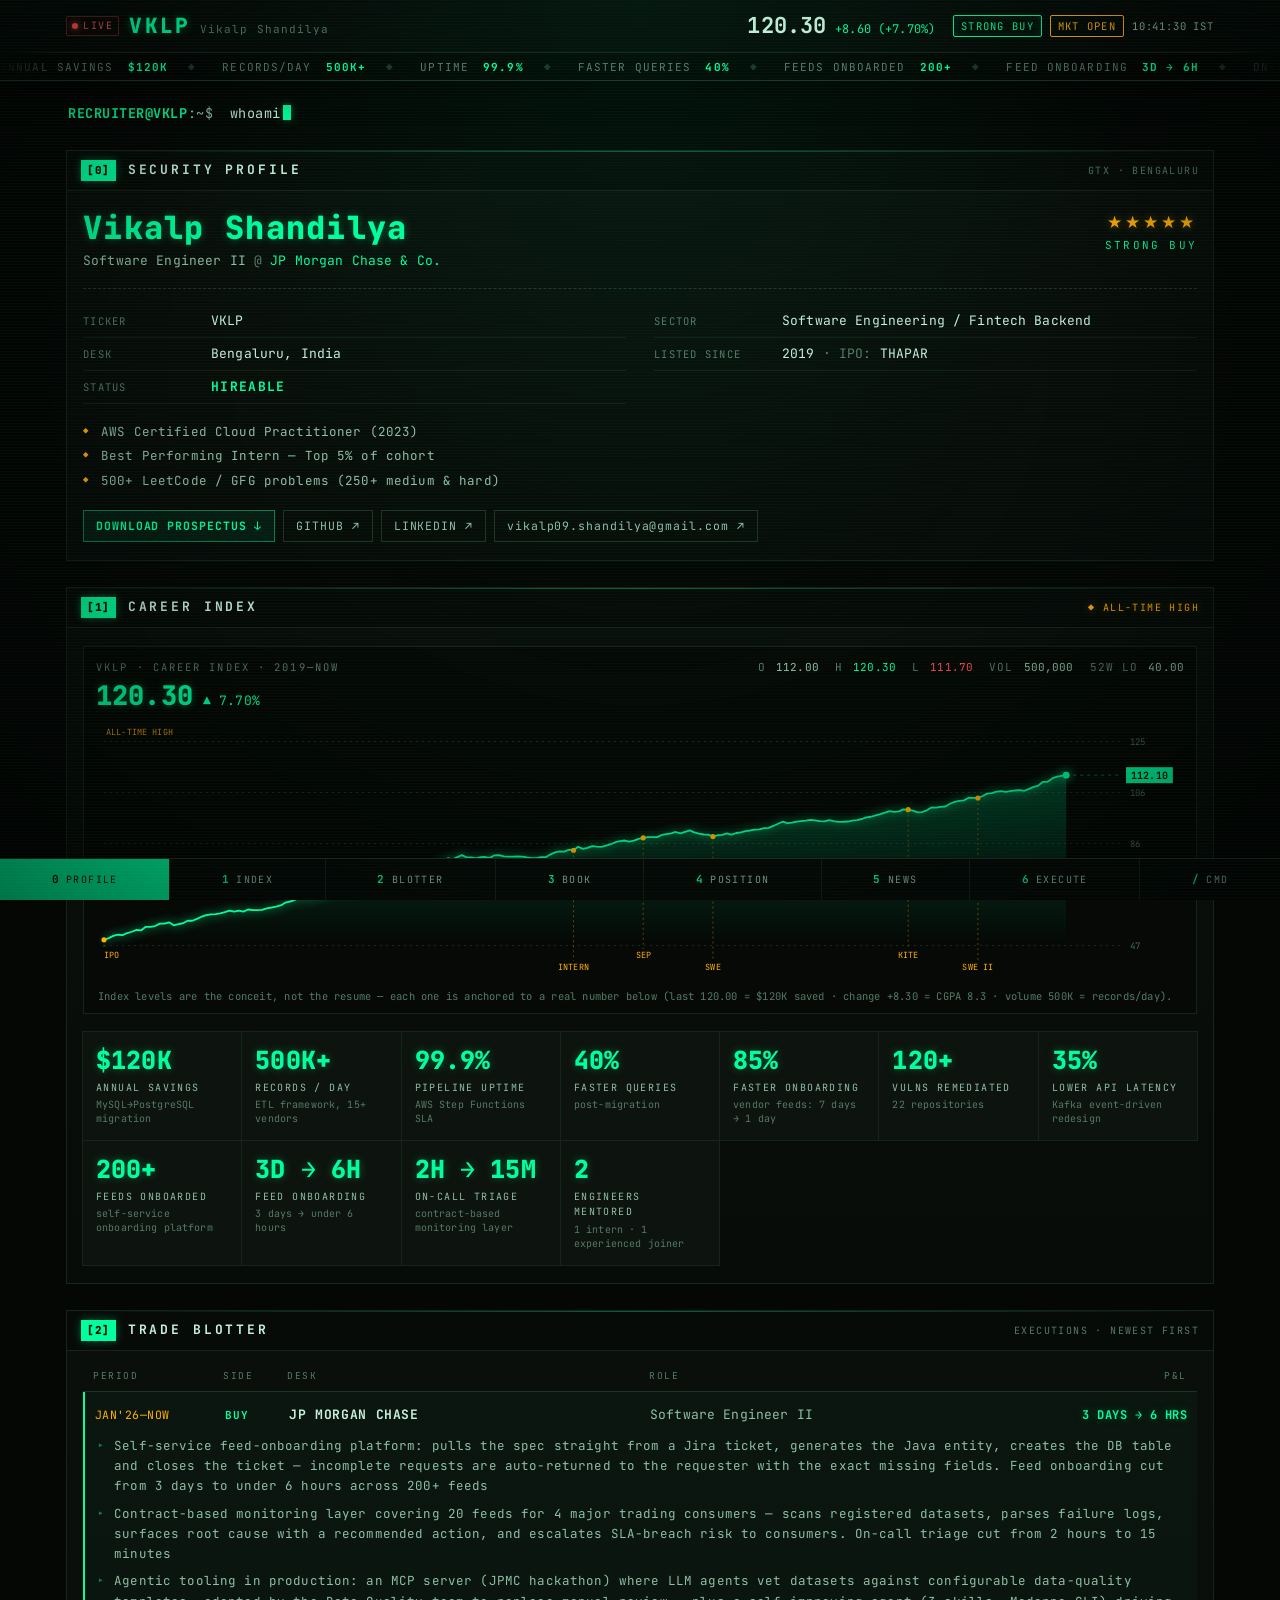
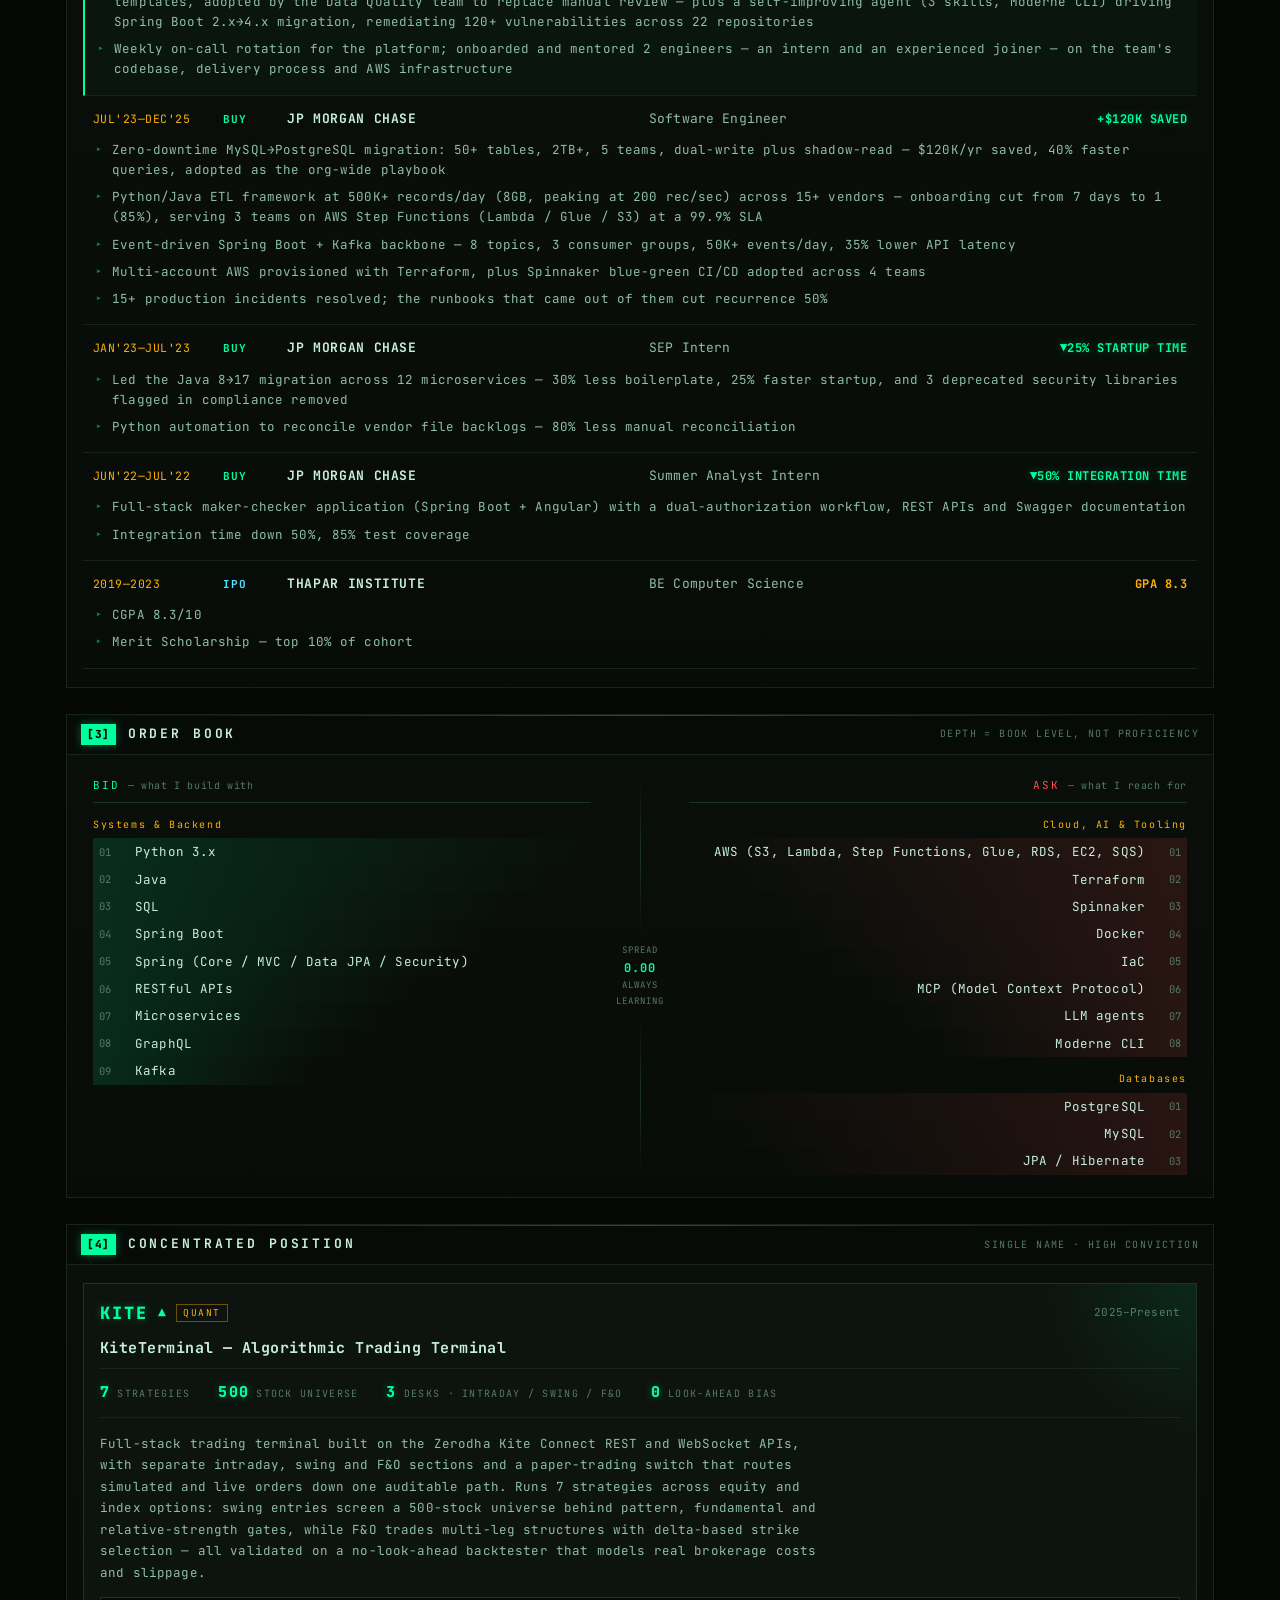
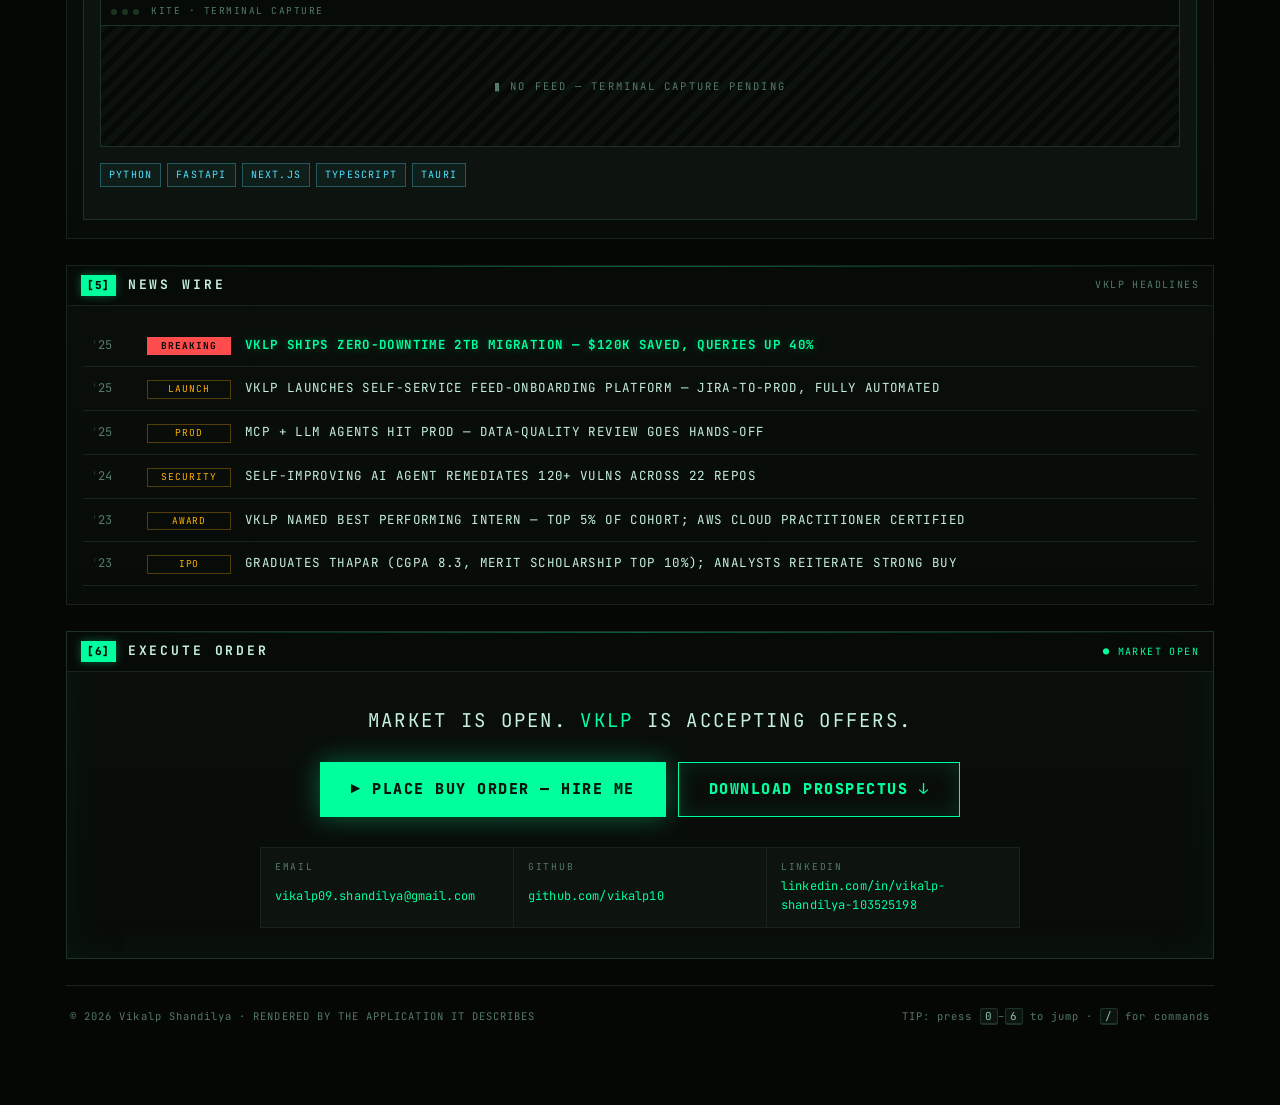
==== commit 50e0b344: "feat: split SE II promotion, add prospectus download, fix LinkedIn + a11y Content - Blotter splits t" ====
--- a/docs/index.html
+++ b/docs/index.html
@@ -17,10 +17,19 @@
     <meta property="og:description"
           content="A trading terminal where the security is a backend engineer. Software Engineer II at JP Morgan Chase — Java, Spring Boot, Kafka, AWS. Market is open.">
     <meta property="og:url" content="https://vikalp10.github.io">
-    <meta name="twitter:card" content="summary">
+    <!-- Absolute, not relative: LinkedIn/Slack/X fetch these server-side with no page context. -->
+    <meta property="og:image" content="https://vikalp10.github.io/og.png">
+    <meta property="og:image:type" content="image/png">
+    <meta property="og:image:width" content="1200">
+    <meta property="og:image:height" content="630">
+    <meta property="og:image:alt"
+          content="The VKLP terminal: a phosphor-green trading desk quoting Vikalp Shandilya as a security, rated STRONG BUY.">
+
+    <meta name="twitter:card" content="summary_large_image">
     <meta name="twitter:title" content="VKLP · Vikalp Shandilya">
     <meta name="twitter:description"
           content="A trading terminal where the security is a backend engineer. Rated STRONG BUY. Market is open.">
+    <meta name="twitter:image" content="https://vikalp10.github.io/og.png">
 
     <link rel="icon" href="./favicon.svg" type="image/svg+xml">
     <link rel="canonical" href="https://vikalp10.github.io">
@@ -30,6 +39,19 @@
     <link href="https://fonts.googleapis.com/css2?family=JetBrains+Mono:wght@400;500;700;800&family=IBM+Plex+Mono:wght@400;600&display=swap"
           rel="stylesheet">
     <link rel="stylesheet" href="./css/terminal.css">
+
+    <!-- The only inline script on the page, and it earns its place: terminal.js is
+         deferred, so by the time it could remove the boot overlay a returning visitor
+         has already been shown a frame of it. Reading the flag here, before first
+         paint, is the difference between "no boot sequence" and "a flash of one".
+         terminal.js owns writing this key. -->
+    <script>
+        try {
+            if (localStorage.getItem('vklp.booted') === '1') {
+                document.documentElement.classList.add('booted');
+            }
+        } catch (e) { /* privacy mode: play the boot sequence, it is not important enough to break on */ }
+    </script>
 </head>
 
 <body>
@@ -39,9 +61,14 @@
 <a class="skip" href="#p0">Skip to content</a>
 
 <!-- ══════════════════════════════════ BOOT ══════════════════════════════════ -->
-<div id="boot" class="boot" role="status" aria-label="Terminal boot sequence">
+<!-- No role="status" here: that made the whole splash an aria-live region, and #boot-log
+     is rewritten ~30x/second while typing, so every frame was announced. The overlay is a
+     decorative curtain that dismisses itself; nothing in it is unavailable underneath. -->
+<div id="boot" class="boot">
     <div class="boot-inner">
-        <pre class="boot-logo" aria-hidden="true">
+        <!-- role="img" matters as much as the label: without it a screen reader spells out
+             the box-drawing characters one by one instead of reading the wordmark. -->
+        <pre class="boot-logo" role="img" aria-label="VKLP">
  ██╗   ██╗██╗  ██╗██╗     ██████╗
  ██║   ██║██║ ██╔╝██║     ██╔══██╗
  ██║   ██║█████╔╝ ██║     ██████╔╝
@@ -99,6 +126,18 @@
                     <span class="t-v">40%</span>
                     <span class="t-sep">◆</span>
                 </span><span class="tape-item">
+                    <span class="t-k">FEEDS ONBOARDED</span>
+                    <span class="t-v">200+</span>
+                    <span class="t-sep">◆</span>
+                </span><span class="tape-item">
+                    <span class="t-k">FEED ONBOARDING</span>
+                    <span class="t-v">3D → 6H</span>
+                    <span class="t-sep">◆</span>
+                </span><span class="tape-item">
+                    <span class="t-k">ON-CALL TRIAGE</span>
+                    <span class="t-v">2H → 15M</span>
+                    <span class="t-sep">◆</span>
+                </span><span class="tape-item">
                     <span class="t-k">FASTER ONBOARDING</span>
                     <span class="t-v">85%</span>
                     <span class="t-sep">◆</span>
@@ -108,7 +147,7 @@
                     <span class="t-sep">◆</span>
                 </span><span class="tape-item">
                     <span class="t-k">API LATENCY</span>
-                    <span class="t-v">-35%</span>
+                    <span class="t-v">▼35%</span>
                     <span class="t-sep">◆</span>
                 </span><span class="tape-item">
                     <span class="t-k">KAFKA EVENTS/DAY</span>
@@ -131,12 +170,12 @@
                     <span class="t-v">15+</span>
                     <span class="t-sep">◆</span>
                 </span><span class="tape-item">
+                    <span class="t-k">ENGINEERS MENTORED</span>
+                    <span class="t-v">2</span>
+                    <span class="t-sep">◆</span>
+                </span><span class="tape-item">
                     <span class="t-k">TEST COVERAGE</span>
                     <span class="t-v">85%</span>
-                    <span class="t-sep">◆</span>
-                </span><span class="tape-item">
-                    <span class="t-k">DSA SOLVED</span>
-                    <span class="t-v">500+</span>
                     <span class="t-sep">◆</span>
                 </span><span class="tape-item">
                     <span class="t-k">CGPA</span>
@@ -162,6 +201,18 @@
                     <span class="t-v">40%</span>
                     <span class="t-sep">◆</span>
                 </span><span class="tape-item">
+                    <span class="t-k">FEEDS ONBOARDED</span>
+                    <span class="t-v">200+</span>
+                    <span class="t-sep">◆</span>
+                </span><span class="tape-item">
+                    <span class="t-k">FEED ONBOARDING</span>
+                    <span class="t-v">3D → 6H</span>
+                    <span class="t-sep">◆</span>
+                </span><span class="tape-item">
+                    <span class="t-k">ON-CALL TRIAGE</span>
+                    <span class="t-v">2H → 15M</span>
+                    <span class="t-sep">◆</span>
+                </span><span class="tape-item">
                     <span class="t-k">FASTER ONBOARDING</span>
                     <span class="t-v">85%</span>
                     <span class="t-sep">◆</span>
@@ -171,7 +222,7 @@
                     <span class="t-sep">◆</span>
                 </span><span class="tape-item">
                     <span class="t-k">API LATENCY</span>
-                    <span class="t-v">-35%</span>
+                    <span class="t-v">▼35%</span>
                     <span class="t-sep">◆</span>
                 </span><span class="tape-item">
                     <span class="t-k">KAFKA EVENTS/DAY</span>
@@ -194,12 +245,12 @@
                     <span class="t-v">15+</span>
                     <span class="t-sep">◆</span>
                 </span><span class="tape-item">
+                    <span class="t-k">ENGINEERS MENTORED</span>
+                    <span class="t-v">2</span>
+                    <span class="t-sep">◆</span>
+                </span><span class="tape-item">
                     <span class="t-k">TEST COVERAGE</span>
                     <span class="t-v">85%</span>
-                    <span class="t-sep">◆</span>
-                </span><span class="tape-item">
-                    <span class="t-k">DSA SOLVED</span>
-                    <span class="t-v">500+</span>
                     <span class="t-sep">◆</span>
                 </span><span class="tape-item">
                     <span class="t-k">CGPA</span>
@@ -220,7 +271,7 @@
     </div>
 
     <!-- ═══════════════════════════ [0] SECURITY PROFILE ══════════════════════ -->
-    <section class="panel" id="p0" data-panel="0" aria-labelledby="p0h">
+    <section class="panel" id="p0" data-panel="0" tabindex="-1" aria-labelledby="p0h">
         <div class="panel-head">
             <span class="p-idx">[0]</span>
             <h2 class="p-title" id="p0h">SECURITY PROFILE</h2>
@@ -261,9 +312,6 @@
                     <div class="kv-row"><dt>STATUS</dt>
                         <dd><span class="status-live">HIREABLE</span></dd>
                     </div>
-                    <div class="kv-row"><dt>DSA</dt>
-                        <dd>500+ SOLVED</dd>
-                    </div>
                 </dl>
 
                 <ul class="certs">
@@ -273,8 +321,10 @@
                 </ul>
 
                 <div class="links">
+                    <a class="lnk lnk-dl" href="./resume.pdf" type="application/pdf" download>DOWNLOAD
+                        PROSPECTUS ↓</a>
                     <a class="lnk" href="https://github.com/vikalp10" target="_blank" rel="noopener">GITHUB ↗</a>
-                    <a class="lnk" href="https://linkedin.com/in/vikalp-shandilya" target="_blank" rel="noopener">LINKEDIN ↗</a>
+                    <a class="lnk" href="https://www.linkedin.com/in/vikalp-shandilya-103525198" target="_blank" rel="noopener">LINKEDIN ↗</a>
                     <a class="lnk" href="mailto:vikalp09.shandilya@gmail.com">vikalp09.shandilya@gmail.com ↗</a>
                 </div>
             </div>
@@ -282,7 +332,7 @@
     </section>
 
     <!-- ═══════════════════════════ [1] CAREER INDEX ══════════════════════════ -->
-    <section class="panel" id="p1" data-panel="1" aria-labelledby="p1h">
+    <section class="panel" id="p1" data-panel="1" tabindex="-1" aria-labelledby="p1h">
         <div class="panel-head">
             <span class="p-idx">[1]</span>
             <h2 class="p-title" id="p1h">CAREER INDEX</h2>
@@ -341,7 +391,7 @@
                      data-suffix="%">
                     <div class="stat-v">85%</div>
                     <div class="stat-l">FASTER ONBOARDING</div>
-                    <div class="stat-n">7 days → 1 day</div>
+                    <div class="stat-n">vendor feeds: 7 days → 1 day</div>
                 </div>
                 <div class="stat" data-value="120.0" data-decimals="0"
                      data-suffix="+">
@@ -355,12 +405,35 @@
                     <div class="stat-l">LOWER API LATENCY</div>
                     <div class="stat-n">Kafka event-driven redesign</div>
                 </div>
+                <div class="stat" data-value="200.0" data-decimals="0"
+                     data-suffix="+">
+                    <div class="stat-v">200+</div>
+                    <div class="stat-l">FEEDS ONBOARDED</div>
+                    <div class="stat-n">self-service onboarding platform</div>
+                </div>
+                <div class="stat" data-value="6.0" data-decimals="0"
+                     data-prefix="3D → " data-suffix="H">
+                    <div class="stat-v">3D → 6H</div>
+                    <div class="stat-l">FEED ONBOARDING</div>
+                    <div class="stat-n">3 days → under 6 hours</div>
+                </div>
+                <div class="stat" data-value="15.0" data-decimals="0"
+                     data-prefix="2H → " data-suffix="M">
+                    <div class="stat-v">2H → 15M</div>
+                    <div class="stat-l">ON-CALL TRIAGE</div>
+                    <div class="stat-n">contract-based monitoring layer</div>
+                </div>
+                <div class="stat" data-value="2.0" data-decimals="0">
+                    <div class="stat-v">2</div>
+                    <div class="stat-l">ENGINEERS MENTORED</div>
+                    <div class="stat-n">1 intern · 1 experienced joiner</div>
+                </div>
             </div>
         </div>
     </section>
 
     <!-- ═══════════════════════════ [2] TRADE BLOTTER ═════════════════════════ -->
-    <section class="panel" id="p2" data-panel="2" aria-labelledby="p2h">
+    <section class="panel" id="p2" data-panel="2" tabindex="-1" aria-labelledby="p2h">
         <div class="panel-head">
             <span class="p-idx">[2]</span>
             <h2 class="p-title" id="p2h">TRADE BLOTTER</h2>
@@ -374,18 +447,30 @@
 
             <article class="blot blot-open">
                 <div class="blot-row">
-                    <span class="b-period">JUL&#39;23—NOW</span>
+                    <span class="b-period">JAN&#39;26—NOW</span>
                     <span class="b-side side-buy">BUY</span>
                     <span class="b-desk">JP MORGAN CHASE</span>
                     <span class="b-role">Software Engineer II</span>
+                    <span class="b-pnl dir-up">3 DAYS → 6 HRS</span>
+                </div>
+                <ul class="fills">
+                    <li><span class="fill-mark" aria-hidden="true">▸</span><span>Self-service feed-onboarding platform: pulls the spec straight from a Jira ticket, generates the Java entity, creates the DB table and closes the ticket — incomplete requests are auto-returned to the requester with the exact missing fields. Feed onboarding cut from 3 days to under 6 hours across 200+ feeds</span></li>
+                    <li><span class="fill-mark" aria-hidden="true">▸</span><span>Contract-based monitoring layer covering 20 feeds for 4 major trading consumers — scans registered datasets, parses failure logs, surfaces root cause with a recommended action, and escalates SLA-breach risk to consumers. On-call triage cut from 2 hours to 15 minutes</span></li>
+                    <li><span class="fill-mark" aria-hidden="true">▸</span><span>Agentic tooling in production: an MCP server (JPMC hackathon) where LLM agents vet datasets against configurable data-quality templates, adopted by the Data Quality team to replace manual review — plus a self-improving agent (3 skills, Moderne CLI) driving Spring Boot 2.x→4.x migration, remediating 120+ vulnerabilities across 22 repositories</span></li>
+                    <li><span class="fill-mark" aria-hidden="true">▸</span><span>Weekly on-call rotation for the platform; onboarded and mentored 2 engineers — an intern and an experienced joiner — on the team&#39;s codebase, delivery process and AWS infrastructure</span></li>
+                </ul>
+            </article>
+
+            <article class="blot">
+                <div class="blot-row">
+                    <span class="b-period">JUL&#39;23—DEC&#39;25</span>
+                    <span class="b-side side-buy">BUY</span>
+                    <span class="b-desk">JP MORGAN CHASE</span>
+                    <span class="b-role">Software Engineer</span>
                     <span class="b-pnl dir-up">+$120K SAVED</span>
                 </div>
                 <ul class="fills">
-                    <li><span class="fill-mark" aria-hidden="true">▸</span><span>Leading an automated feed-onboarding platform — pulls feed specs straight from Jira, bounces incomplete requests back to product owners with the exact missing fields, then runs onboarding end to end (Java entity generation → DB table creation → ticket close) through a configurable self-service UI</span></li>
-                    <li><span class="fill-mark" aria-hidden="true">▸</span><span>Building its monitoring layer: consumers register a data contract, the system scans feeds, reads the logs of failing ones, explains root cause and hands the on-call a recommended action plan without ever touching prod data — SLA-breach risk raises an incident and alerts consumers automatically</span></li>
                     <li><span class="fill-mark" aria-hidden="true">▸</span><span>Zero-downtime MySQL→PostgreSQL migration: 50+ tables, 2TB+, 5 teams, dual-write plus shadow-read — $120K/yr saved, 40% faster queries, adopted as the org-wide playbook</span></li>
-                    <li><span class="fill-mark" aria-hidden="true">▸</span><span>MCP server (JPMC hackathon) where LLM agents vet datasets against configurable data-quality templates and raise rule alerts — running in production with the Data Quality team, replacing manual review</span></li>
-                    <li><span class="fill-mark" aria-hidden="true">▸</span><span>Self-improving AI agent (3 skills, Moderne CLI) for Spring Boot 2.x→4.x upgrades — 120+ vulnerabilities remediated across 22 repositories</span></li>
                     <li><span class="fill-mark" aria-hidden="true">▸</span><span>Python/Java ETL framework at 500K+ records/day (8GB, peaking at 200 rec/sec) across 15+ vendors — onboarding cut from 7 days to 1 (85%), serving 3 teams on AWS Step Functions (Lambda / Glue / S3) at a 99.9% SLA</span></li>
                     <li><span class="fill-mark" aria-hidden="true">▸</span><span>Event-driven Spring Boot + Kafka backbone — 8 topics, 3 consumer groups, 50K+ events/day, 35% lower API latency</span></li>
                     <li><span class="fill-mark" aria-hidden="true">▸</span><span>Multi-account AWS provisioned with Terraform, plus Spinnaker blue-green CI/CD adopted across 4 teams</span></li>
@@ -399,7 +484,7 @@
                     <span class="b-side side-buy">BUY</span>
                     <span class="b-desk">JP MORGAN CHASE</span>
                     <span class="b-role">SEP Intern</span>
-                    <span class="b-pnl dir-up">−25% STARTUP</span>
+                    <span class="b-pnl dir-up">▼25% STARTUP TIME</span>
                 </div>
                 <ul class="fills">
                     <li><span class="fill-mark" aria-hidden="true">▸</span><span>Led the Java 8→17 migration across 12 microservices — 30% less boilerplate, 25% faster startup, and 3 deprecated security libraries flagged in compliance removed</span></li>
@@ -413,7 +498,7 @@
                     <span class="b-side side-buy">BUY</span>
                     <span class="b-desk">JP MORGAN CHASE</span>
                     <span class="b-role">Summer Analyst Intern</span>
-                    <span class="b-pnl dir-up">−50% INTEGRATION</span>
+                    <span class="b-pnl dir-up">▼50% INTEGRATION TIME</span>
                 </div>
                 <ul class="fills">
                     <li><span class="fill-mark" aria-hidden="true">▸</span><span>Full-stack maker-checker application (Spring Boot + Angular) with a dual-authorization workflow, REST APIs and Swagger documentation</span></li>
@@ -438,7 +523,7 @@
     </section>
 
     <!-- ════════════════════════════ [3] ORDER BOOK ═══════════════════════════ -->
-    <section class="panel" id="p3" data-panel="3" aria-labelledby="p3h">
+    <section class="panel" id="p3" data-panel="3" tabindex="-1" aria-labelledby="p3h">
         <div class="panel-head">
             <span class="p-idx">[3]</span>
             <h2 class="p-title" id="p3h">ORDER BOOK</h2>
@@ -580,11 +665,11 @@
     </section>
 
     <!-- ═════════════════════════ [4] PORTFOLIO HOLDINGS ══════════════════════ -->
-    <section class="panel" id="p4" data-panel="4" aria-labelledby="p4h">
+    <section class="panel" id="p4" data-panel="4" tabindex="-1" aria-labelledby="p4h">
         <div class="panel-head">
             <span class="p-idx">[4]</span>
-            <h2 class="p-title" id="p4h">PORTFOLIO HOLDINGS</h2>
-            <span class="p-meta">POSITIONS · MARK-TO-MARKET</span>
+            <h2 class="p-title" id="p4h">CONCENTRATED POSITION</h2>
+            <span class="p-meta">SINGLE NAME · HIGH CONVICTION</span>
         </div>
 
         <div class="panel-body">
@@ -596,19 +681,43 @@
                     <span class="hold-period">2025–Present</span>
                 </div>
                 <h3 class="hold-name">KiteTerminal — Algorithmic Trading Terminal</h3>
+
+                <ul class="hold-metrics">
+                    <li>
+                        <b>7</b><span>STRATEGIES</span>
+                    </li>
+                    <li>
+                        <b>500</b><span>STOCK UNIVERSE</span>
+                    </li>
+                    <li>
+                        <b>3</b><span>DESKS · INTRADAY / SWING / F&amp;O</span>
+                    </li>
+                    <li>
+                        <b>0</b><span>LOOK-AHEAD BIAS</span>
+                    </li>
+                </ul>
+
                 <p class="hold-thesis">Full-stack trading terminal built on the Zerodha Kite Connect REST and WebSocket APIs, with separate intraday, swing and F&amp;O sections and a paper-trading switch that routes simulated and live orders down one auditable path. Runs 7 strategies across equity and index options: swing entries screen a 500-stock universe behind pattern, fundamental and relative-strength gates, while F&amp;O trades multi-leg structures with delta-based strike selection — all validated on a no-look-ahead backtester that models real brokerage costs and slippage.</p>
+
+                <figure class="hold-shot">
+                    <div class="shot-chrome" aria-hidden="true">
+                        <span class="shot-dot"></span><span class="shot-dot"></span><span class="shot-dot"></span>
+                        <span class="shot-title">KITE · TERMINAL CAPTURE</span>
+                    </div>
+                    <img src="./img/kite-terminal.png" alt="KiteTerminal running — intraday, swing and F&amp;O sections with live positions and the paper-trading switch" loading="lazy" decoding="async">
+                    <figcaption class="shot-pending" hidden>▮ NO FEED — TERMINAL CAPTURE PENDING</figcaption>
+                </figure>
+
                 <div class="chips">
                     <span class="chip">PYTHON</span><span class="chip">FASTAPI</span><span class="chip">NEXT.JS</span><span class="chip">TYPESCRIPT</span><span class="chip">TAURI</span>
                 </div>
-                <a class="lnk" href="https://github.com/vikalp10" target="_blank" rel="noopener">OPEN POSITION ↗</a>
+                
             </article>
-
-            <a class="view-all" href="https://github.com/vikalp10?tab=repositories" target="_blank" rel="noopener">VIEW ALL →</a>
         </div>
     </section>
 
     <!-- ══════════════════════════════ [5] NEWS WIRE ══════════════════════════ -->
-    <section class="panel" id="p5" data-panel="5" aria-labelledby="p5h">
+    <section class="panel" id="p5" data-panel="5" tabindex="-1" aria-labelledby="p5h">
         <div class="panel-head">
             <span class="p-idx">[5]</span>
             <h2 class="p-title" id="p5h">NEWS WIRE</h2>
@@ -652,7 +761,7 @@
     </section>
 
     <!-- ════════════════════════════ [6] EXECUTE ORDER ════════════════════════ -->
-    <section class="panel panel-exec" id="p6" data-panel="6" aria-labelledby="p6h">
+    <section class="panel panel-exec" id="p6" data-panel="6" tabindex="-1" aria-labelledby="p6h">
         <div class="panel-head">
             <span class="p-idx">[6]</span>
             <h2 class="p-title" id="p6h">EXECUTE ORDER</h2>
@@ -663,7 +772,11 @@
             <p class="exec-line">MARKET IS OPEN. <span class="hl">VKLP</span> IS ACCEPTING
                 OFFERS.</p>
 
-            <a class="cta" href="mailto:vikalp09.shandilya@gmail.com?subject=BUY%20ORDER%3A%20VKLP">▶ PLACE BUY ORDER — HIRE ME</a>
+            <div class="exec-ctas">
+                <a class="cta" href="mailto:vikalp09.shandilya@gmail.com?subject=BUY%20ORDER%3A%20VKLP">▶ PLACE BUY ORDER — HIRE ME</a>
+                <a class="cta cta-ghost" href="./resume.pdf" type="application/pdf" download>DOWNLOAD PROSPECTUS
+                    ↓</a>
+            </div>
 
             <div class="exec-grid">
                 <a class="exec-cell" href="mailto:vikalp09.shandilya@gmail.com">
@@ -672,8 +785,8 @@
                 <a class="exec-cell" href="https://github.com/vikalp10" target="_blank" rel="noopener">
                     <span class="ec-k">GITHUB</span><span class="ec-v">github.com/vikalp10</span>
                 </a>
-                <a class="exec-cell" href="https://linkedin.com/in/vikalp-shandilya" target="_blank" rel="noopener">
-                    <span class="ec-k">LINKEDIN</span><span class="ec-v">in/vikalp-shandilya</span>
+                <a class="exec-cell" href="https://www.linkedin.com/in/vikalp-shandilya-103525198" target="_blank" rel="noopener">
+                    <span class="ec-k">LINKEDIN</span><span class="ec-v">linkedin.com/in/vikalp-shandilya-103525198</span>
                 </a>
             </div>
         </div>
@@ -681,7 +794,7 @@
 
     <footer class="foot">
         <div class="foot-l">© <span>2026</span> <span>Vikalp Shandilya</span>
-            · BUILT WITH CAFFEINE &amp; CONVICTION
+            · RENDERED BY THE APPLICATION IT DESCRIBES
         </div>
         <div class="foot-r">
             <span class="tip">TIP: press <kbd>0</kbd>–<kbd>6</kbd> to jump · <kbd>/</kbd> for commands</span>
@@ -695,7 +808,7 @@
     <a href="#p1" data-jump="1"><b>1</b> INDEX</a>
     <a href="#p2" data-jump="2"><b>2</b> BLOTTER</a>
     <a href="#p3" data-jump="3"><b>3</b> BOOK</a>
-    <a href="#p4" data-jump="4"><b>4</b> HOLDINGS</a>
+    <a href="#p4" data-jump="4"><b>4</b> POSITION</a>
     <a href="#p5" data-jump="5"><b>5</b> NEWS</a>
     <a href="#p6" data-jump="6"><b>6</b> EXECUTE</a>
     <button type="button" id="palette-open" class="fbar-cmd"><b>/</b> CMD</button>
--- a/docs/css/terminal.css
+++ b/docs/css/terminal.css
@@ -137,6 +137,9 @@
     visibility: hidden;
     transition: opacity .45s ease, visibility 0s .45s;
 }
+/* Set by the inline script in <head> for a visitor who has already seen the sequence,
+   so the overlay never paints. terminal.js then removes it from the document. */
+.booted .boot { display: none; }
 
 .boot-inner { width: min(760px, 100%); }
 
@@ -283,7 +286,9 @@
     -webkit-mask-image: linear-gradient(90deg, transparent, #000 5%, #000 95%, transparent);
     mask-image: linear-gradient(90deg, transparent, #000 5%, #000 95%, transparent);
 }
-.tape-track { display: flex; white-space: nowrap; animation: marquee 68s linear infinite; }
+/* Duration tracks the number of tape entries (~4.5s each) so the reading speed stays
+   put as metrics are added. 18 entries → 82s. */
+.tape-track { display: flex; white-space: nowrap; animation: marquee 82s linear infinite; }
 .tape-set { flex: 0 0 auto; white-space: nowrap; }
 .tape-item { font-size: 11px; letter-spacing: .1em; padding-right: 4px; }
 .t-k { color: var(--dim); }
@@ -337,6 +342,12 @@
     height: 1px;
     background: linear-gradient(90deg, transparent, rgba(0, 255, 157, .35), transparent);
 }
+/* Panels take tabindex="-1" so the skip link and the 0–6 jumps can move focus, not just
+   the viewport. 1px to match the panel's own border rather than the 2px global ring —
+   a 2px outline around a full-width panel reads as an error state. */
+.panel:focus-visible { outline: 1px solid var(--pg); outline-offset: 2px; }
+.panel:focus:not(:focus-visible) { outline: none; }
+
 .panel.flash { animation: panelflash .7s ease; }
 @keyframes panelflash {
     0% { border-color: var(--pg); box-shadow: 0 0 26px rgba(0, 255, 157, .22) inset; }
@@ -437,6 +448,15 @@
     box-shadow: var(--glow);
 }
 
+/* The one link in the row that is an ask, not a reference — lit at rest so it reads
+   first, then falls back into the shared .lnk:hover state. */
+.lnk-dl {
+    color: var(--pg);
+    border-color: var(--pg-dim);
+    background: rgba(0, 255, 157, .07);
+    font-weight: 700;
+}
+
 /* ── [1] Career index ───────────────────────────────────────────────────── */
 
 .chart-wrap { border: 1px solid var(--line); background: #060906; padding: 12px 12px 8px; }
@@ -472,13 +492,15 @@
     display: grid;
     grid-template-columns: repeat(auto-fit, minmax(158px, 1fr));
     gap: 1px;
-    background: var(--line);
-    border: 1px solid var(--line);
 }
 .stat {
     background: var(--panel-2);
     padding: 14px 13px;
     transition: background .2s ease;
+    /* Each card draws its own rule instead of the grid showing through a --line
+       background: the card count rarely divides evenly into the column count, and a
+       part-filled last row should end in page background, not a slab of grid line. */
+    box-shadow: 0 0 0 1px var(--line);
 }
 .stat:hover { background: #111a13; }
 .stat-v {
@@ -494,11 +516,11 @@
 
 /* ── [2] Trade blotter ──────────────────────────────────────────────────── */
 
-.blot-cols { display: grid; grid-template-columns: 118px 52px 1fr 1fr 152px; gap: 12px; }
+.blot-cols { display: grid; grid-template-columns: 118px 52px 1fr 1fr 176px; gap: 12px; }
 
 .blot-head {
     display: grid;
-    grid-template-columns: 118px 52px 1fr 1fr 152px;
+    grid-template-columns: 118px 52px 1fr 1fr 176px;
     gap: 12px;
     padding: 0 10px 7px;
     font-size: 9.5px;
@@ -518,7 +540,7 @@
 
 .blot-row {
     display: grid;
-    grid-template-columns: 118px 52px 1fr 1fr 152px;
+    grid-template-columns: 118px 52px 1fr 1fr 176px;
     gap: 12px;
     align-items: baseline;
     font-size: 13px;
@@ -658,7 +680,85 @@
 .hold-period { margin-left: auto; font-size: 11px; color: var(--dim); }
 
 .hold-name { font-size: 15px; margin: 11px 0 8px; color: var(--txt); letter-spacing: .03em; }
+
+/* Tear-sheet strip: the position's headline numbers, restated from the thesis below it.
+   Deliberately smaller than the [1] stat cards — this supports the position, it does not
+   compete with the career index. */
+.hold-metrics {
+    list-style: none;
+    display: flex;
+    flex-wrap: wrap;
+    gap: 9px 28px;
+    margin: 0 0 15px;
+    padding: 12px 0;
+    border-top: 1px solid var(--line);
+    border-bottom: 1px solid var(--line);
+}
+.hold-metrics li {
+    font-size: 10px;
+    letter-spacing: .13em;
+    color: var(--dim);
+    display: flex;
+    align-items: baseline;
+    gap: 7px;
+}
+.hold-metrics b {
+    font-size: 15px;
+    font-weight: 800;
+    color: var(--pg);
+    font-variant-numeric: tabular-nums;
+    text-shadow: var(--glow);
+}
 .hold-thesis { margin: 0 0 14px; font-size: 12.5px; line-height: 1.72; color: var(--txt-2); max-width: 92ch; }
+
+/* Screenshot / GIF of the position actually running, framed as a terminal window.
+   If the asset is missing the img is swapped for .shot-pending by terminal.js, so an
+   unsupplied capture reads as an empty feed rather than a broken image. */
+.hold-shot {
+    margin: 0 0 16px;
+    border: 1px solid var(--line-2);
+    background: #060906;
+}
+.shot-chrome {
+    display: flex;
+    align-items: center;
+    gap: 5px;
+    padding: 6px 10px;
+    border-bottom: 1px solid var(--line-2);
+    background: #070b08;
+    font-size: 9.5px;
+    letter-spacing: .16em;
+    color: var(--dim);
+}
+.shot-dot { width: 6px; height: 6px; border-radius: 50%; background: var(--line-2); }
+.shot-title { margin-left: 7px; }
+
+.hold-shot img {
+    display: block;
+    width: 100%;
+    height: auto;
+    aspect-ratio: 16 / 10;
+    object-fit: cover;
+    object-position: top center;
+}
+/* display:block above outranks the UA rule behind the hidden attribute, so a failed
+   capture would otherwise keep its aspect box in the layout. */
+.hold-shot img[hidden] { display: none; }
+
+.shot-pending {
+    margin: 0;
+    padding: 52px 12px;
+    text-align: center;
+    font-size: 10.5px;
+    letter-spacing: .2em;
+    color: var(--dim);
+    background:
+        repeating-linear-gradient(
+            135deg,
+            rgba(30, 52, 35, .22) 0 6px,
+            transparent 6px 12px
+        );
+}
 
 .chips { display: flex; flex-wrap: wrap; gap: 6px; margin-bottom: 16px; }
 .chip {
@@ -669,17 +769,6 @@
     background: rgba(77, 226, 255, .05);
     padding: 3px 8px;
 }
-
-.view-all {
-    display: inline-block;
-    margin-top: 16px;
-    font-size: 11.5px;
-    letter-spacing: .16em;
-    color: var(--amber);
-    border-bottom: 1px solid rgba(255, 176, 0, .35);
-    padding-bottom: 2px;
-}
-.view-all:hover { text-shadow: 0 0 10px rgba(255, 176, 0, .5); }
 
 /* ── [5] News wire ──────────────────────────────────────────────────────── */
 
@@ -745,6 +834,21 @@
     text-shadow: none;
 }
 .cta:active { transform: translateY(0); }
+
+.exec-ctas { display: flex; flex-wrap: wrap; gap: 12px; justify-content: center; }
+
+/* Secondary ask: same shape and weight as the CTA, none of its fill, so the buy
+   order stays the loudest thing in the panel. */
+.cta-ghost {
+    background: transparent;
+    color: var(--pg);
+    box-shadow: 0 0 22px rgba(0, 255, 157, .12) inset;
+}
+.cta-ghost:hover {
+    background: rgba(0, 255, 157, .12);
+    color: var(--pg);
+    box-shadow: 0 0 34px rgba(0, 255, 157, .26) inset;
+}
 
 .exec-grid {
     margin: 30px auto 0;
@@ -925,11 +1029,37 @@
     .prof-rating { text-align: left; }
     .hud-right { font-size: 10px; gap: 2px 12px; }
     .stats { grid-template-columns: repeat(2, 1fr); }
+    /* An odd card count leaves the last one stranded beside a hole — let it span. */
+    .stat:last-child:nth-child(odd) { grid-column: 1 / -1; }
     .stat-v { font-size: 21px; }
     .exec { padding: 26px 10px; }
     .cta { padding: 14px 20px; width: 100%; }
     .foot { flex-direction: column; gap: 8px; }
+    /* "press 0–6 to jump · / for commands" is chrome for keys this viewport rarely has. */
+    .foot-r { display: none; }
     .fbar a, .fbar button { padding: 0 11px; font-size: 9.5px; }
+    /* The bar still scrolls at this width. Fade the trailing edge so it is visibly a
+       scroller rather than a bar that happens to stop at EXECUTE. */
+    .fbar {
+        -webkit-mask-image: linear-gradient(90deg, #000 92%, transparent);
+        mask-image: linear-gradient(90deg, #000 92%, transparent);
+    }
+}
+
+/* Touch, regardless of width: a coarse pointer needs a bigger target than a cursor, and
+   keyboard-shortcut affordances are noise on a device with no keyboard. */
+@media (hover: none) and (pointer: coarse) {
+    :root { --fbar-h: 48px; }
+
+    .lnk {
+        display: inline-flex;
+        align-items: center;
+        min-height: 44px;
+    }
+
+    /* The 0–6 prefixes in the function bar are keyboard hints. Dropping them on touch
+       also buys back ~135px of the bar's horizontal overflow. */
+    .fbar a b, .fbar button b { display: none; }
 }
 
 /* ── Motion / print ─────────────────────────────────────────────────────── */
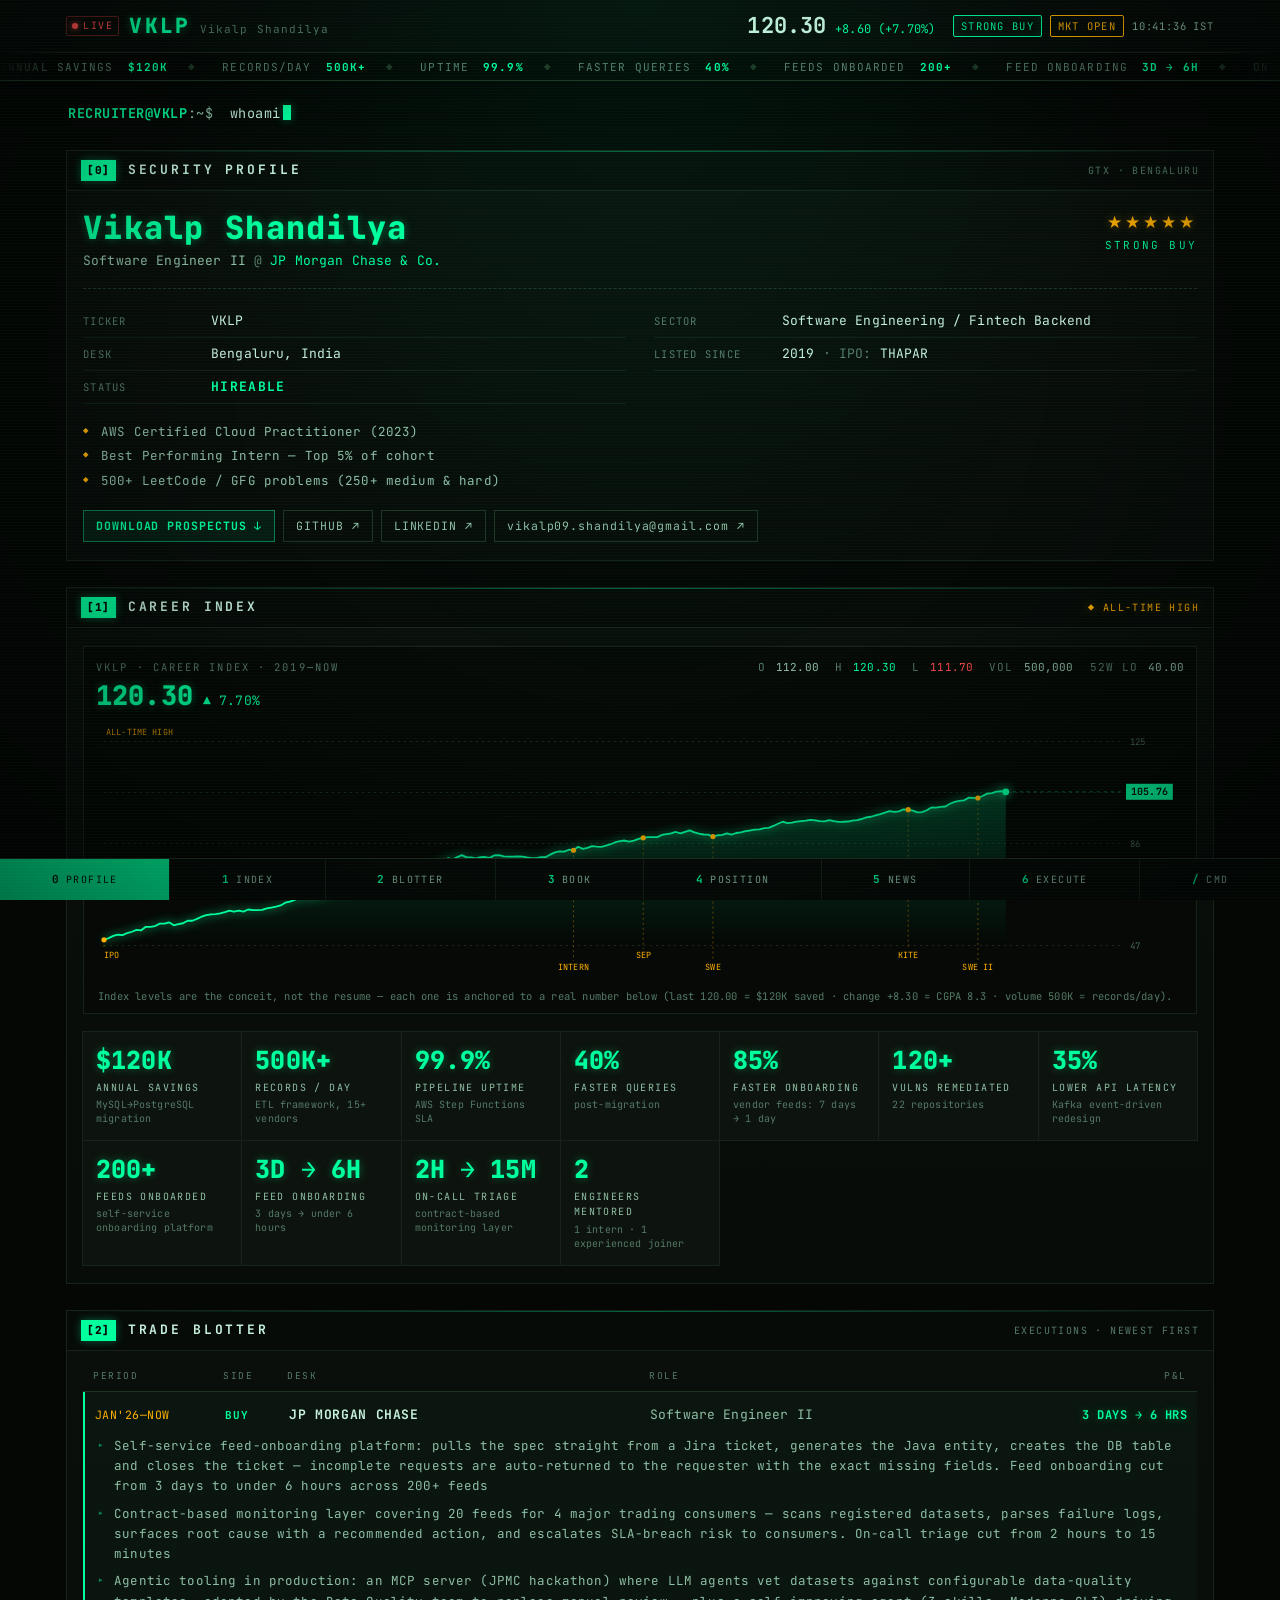
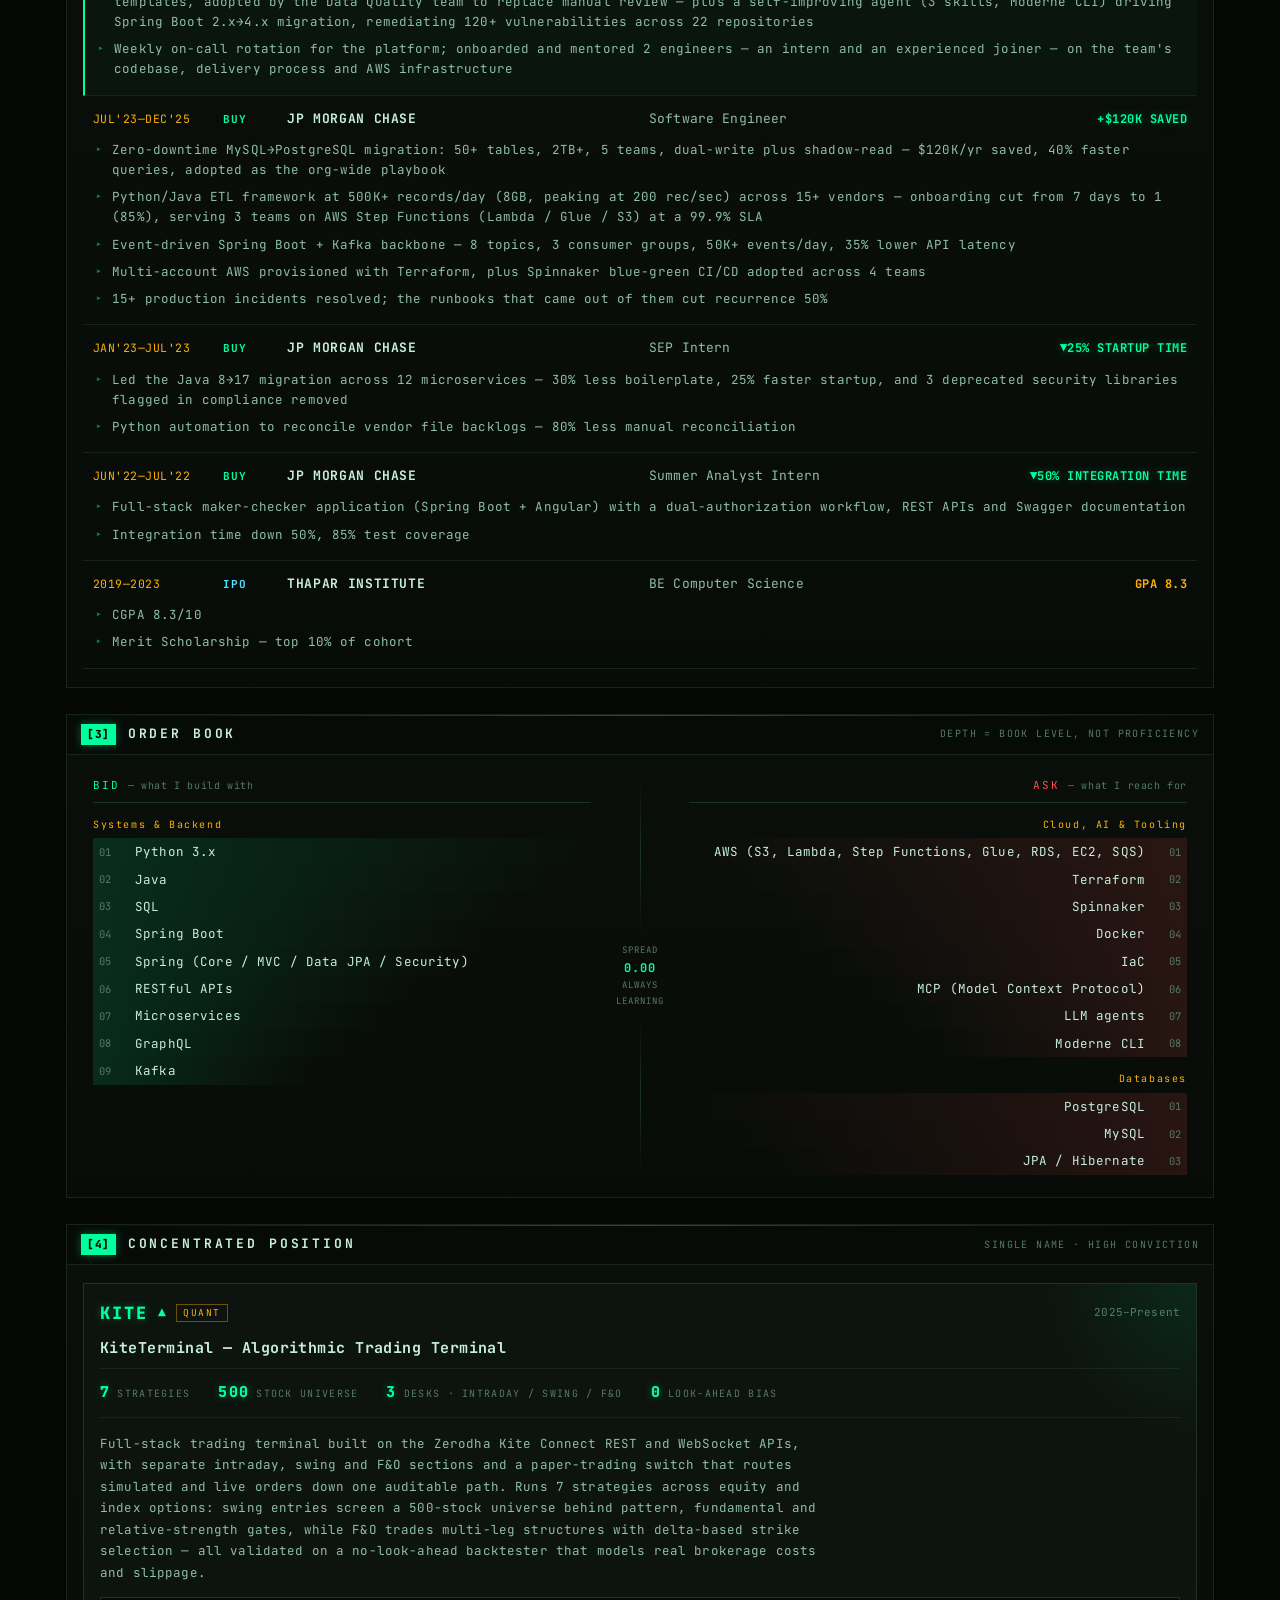
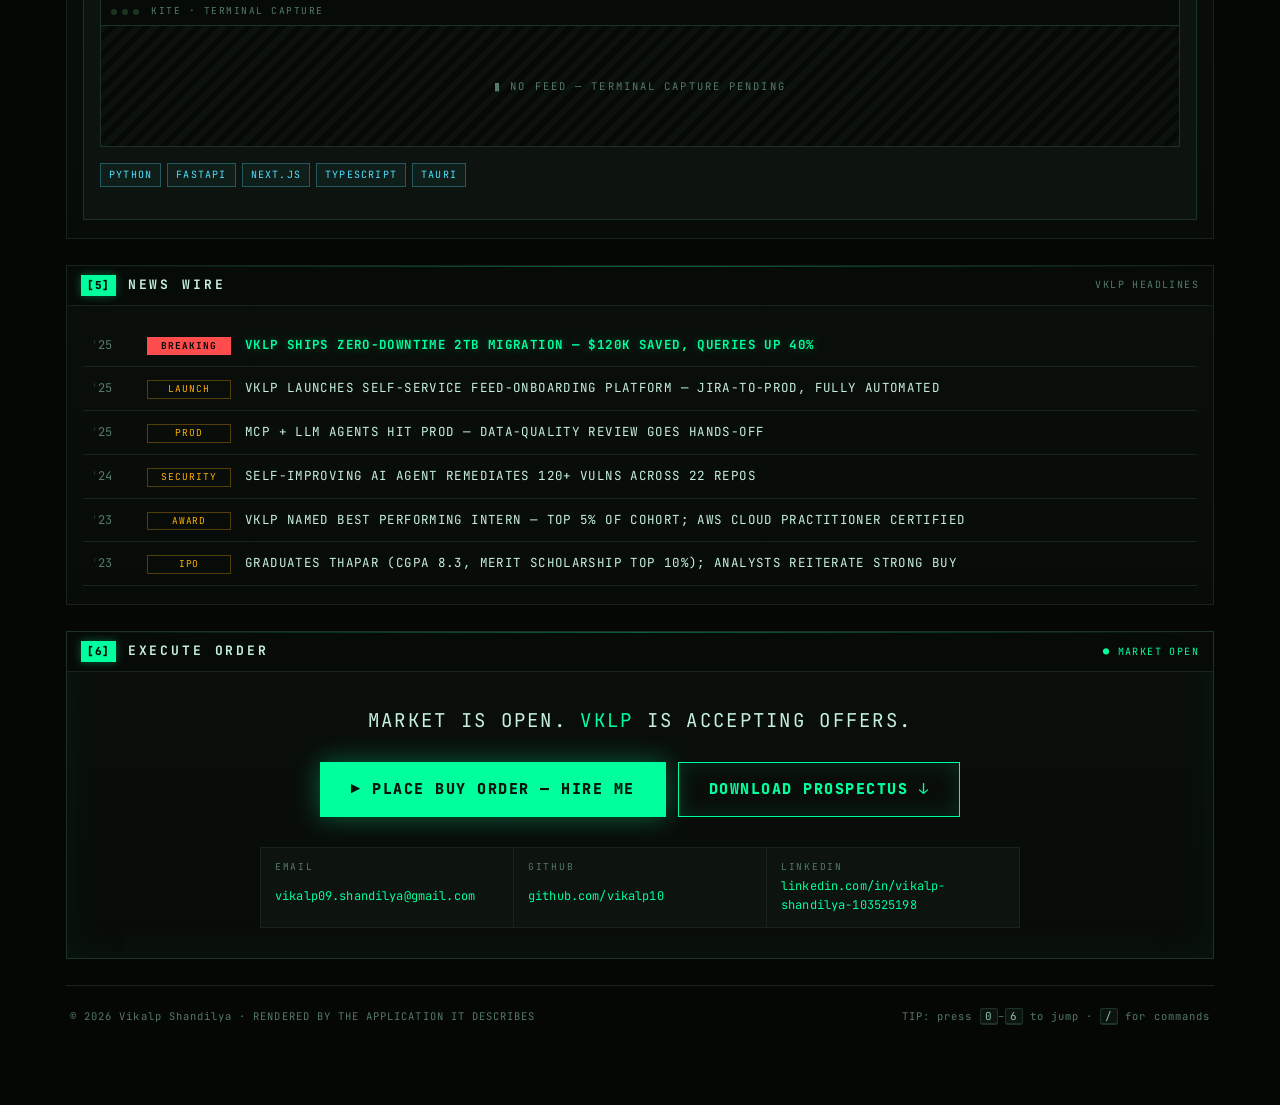
==== commit 07a72a19: "docs: rename the [4] section banner to match the panel The panel became CONCENTRATED POSITION; its c" ====
--- a/docs/index.html
+++ b/docs/index.html
@@ -664,7 +664,7 @@
         </div>
     </section>
 
-    <!-- ═════════════════════════ [4] PORTFOLIO HOLDINGS ══════════════════════ -->
+    <!-- ═══════════════════════ [4] CONCENTRATED POSITION ═════════════════════ -->
     <section class="panel" id="p4" data-panel="4" tabindex="-1" aria-labelledby="p4h">
         <div class="panel-head">
             <span class="p-idx">[4]</span>
